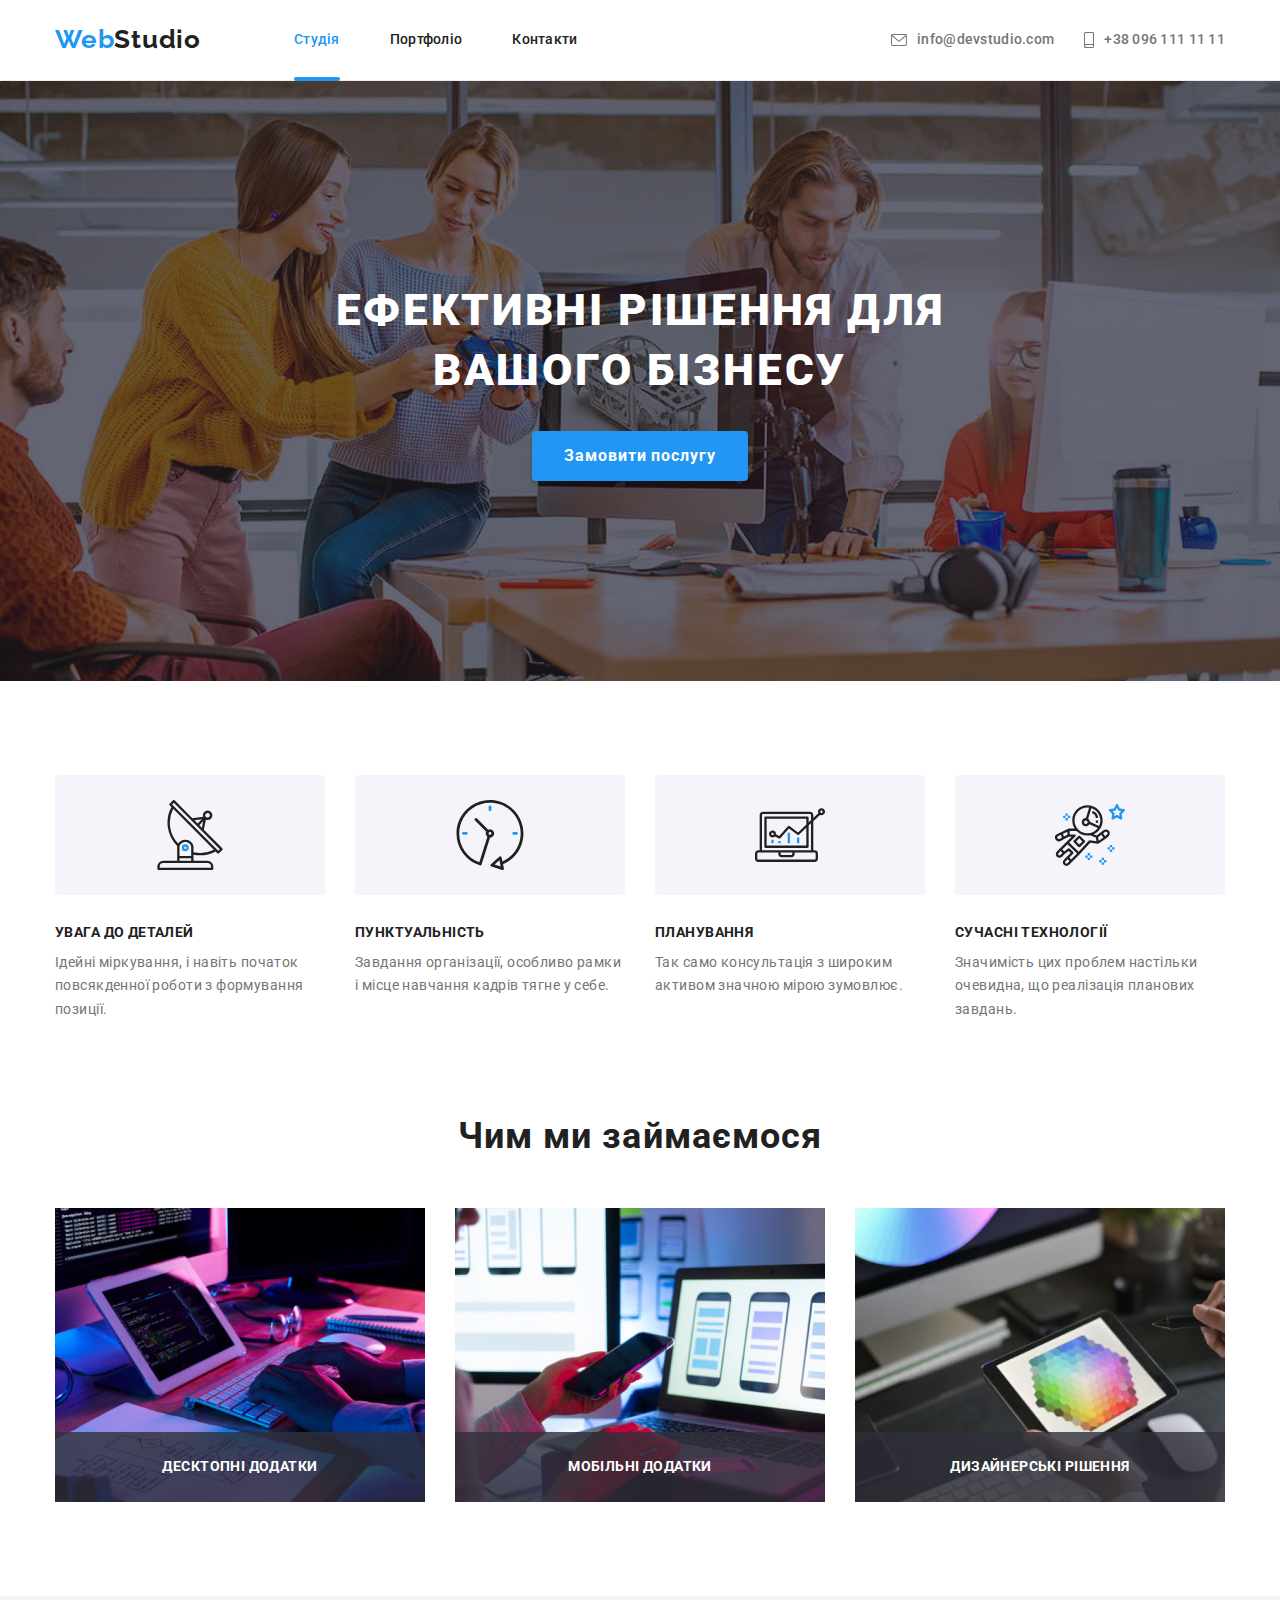
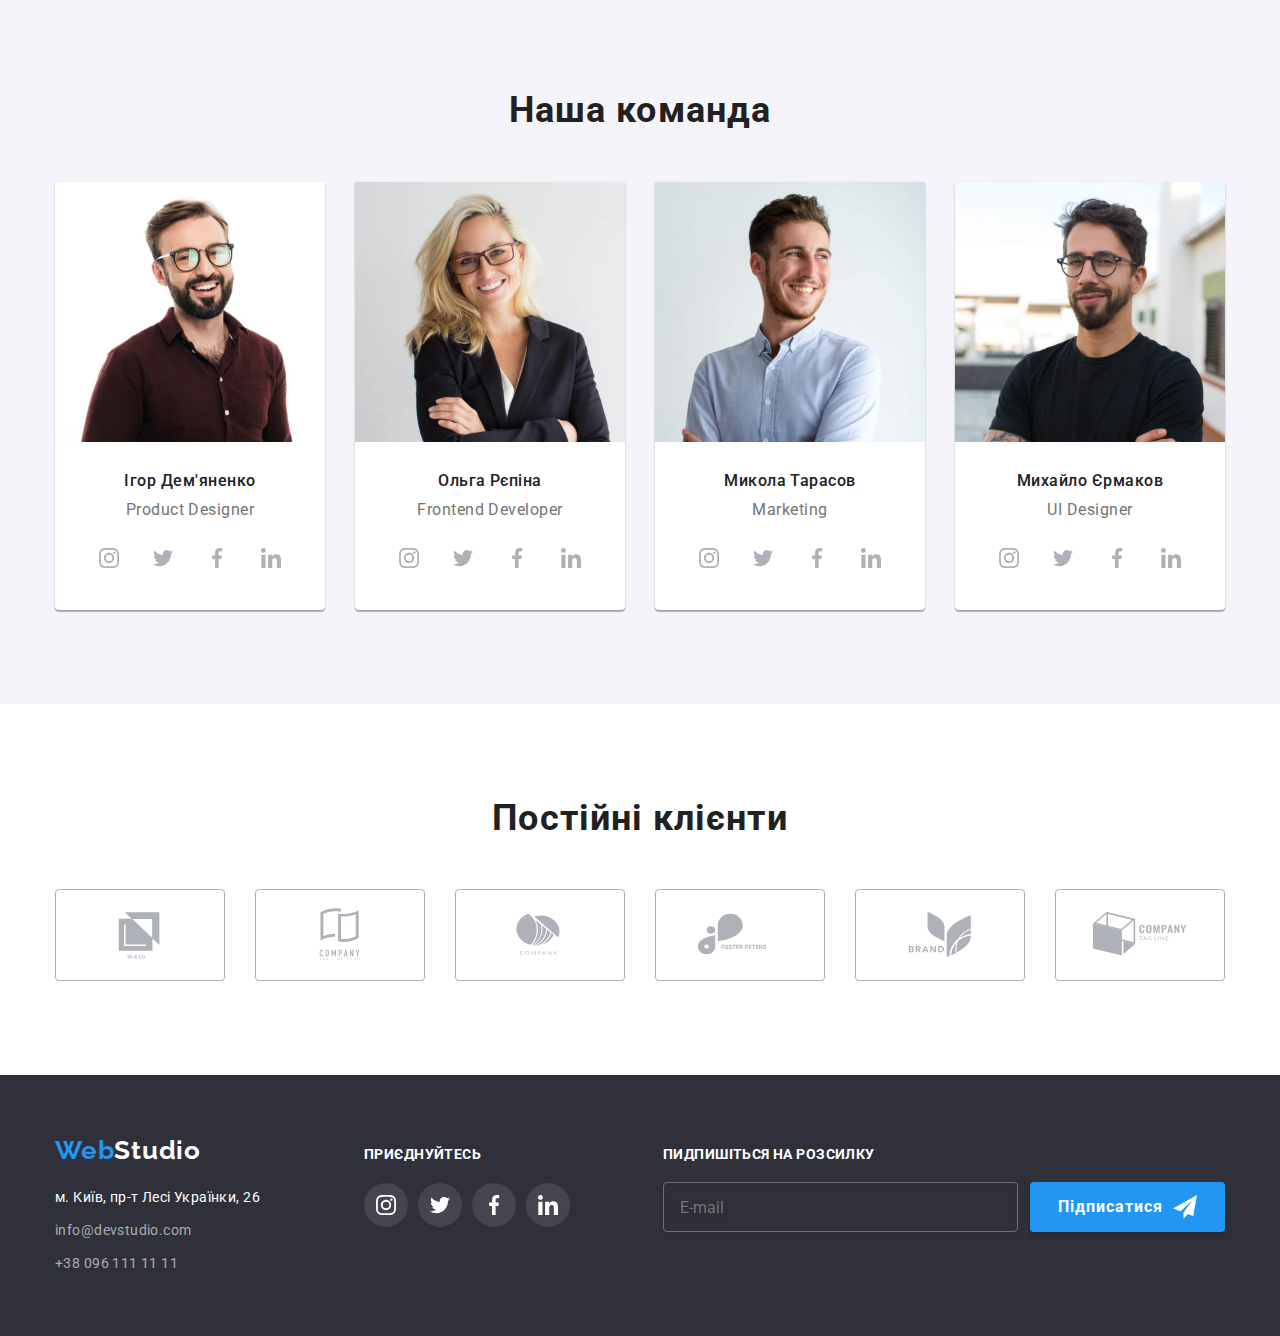
==== index.html @ 277d2b3b "From hw-07" ====
<!DOCTYPE html>
<html lang="uk">
    <head>
        <meta charset="UTF-8" />
        <meta http-equiv="X-UA-Compatible" content="IE=edge" />
        <meta name="viewport" content="width=device-width, initial-scale=1.0" />
        <link rel="preconnect" href="https://fonts.googleapis.com" />
        <link rel="preconnect" href="https://fonts.gstatic.com" crossorigin />
        <link
            href="https://fonts.googleapis.com/css2?family=Raleway:wght@700&family=Roboto:wght@400;500;700;900&display=swap"
            rel="stylesheet"
        />
        <link
            rel="stylesheet"
            href="https://cdnjs.cloudflare.com/ajax/libs/modern-normalize/1.1.0/modern-normalize.css"
            integrity="sha512-Y0MM+V6ymRKN2zStTqzQ227DWhhp4Mzdo6gnlRnuaNCbc+YN/ZH0sBCLTM4M0oSy9c9VKiCvd4Jk44aCLrNS5Q=="
            crossorigin="anonymous"
            referrerpolicy="no-referrer"
        />
        <link href="./css/main.min.css" rel="stylesheet" />
        <title>WebStudio</title>
    </head>
    <body>
        <header class="page-header">
            <div class="container page-header__container flex-container">
                <nav class="navigation page-header__navigation flex-container">
                    <a class="logo navigation__logo" href="./index.html" lang="en">
                        <span class="logo__label" lang="en">Web</span>Studio
                    </a>
                    <ul class="navigation__list flex-container">
                        <li class="navigation__item">
                            <a class="navigation__link navigation__link--active" href="./index.html">Студія</a>
                        </li>
                        <li class="navigation__item">
                            <a class="navigation__link" href="./portfolio.html">Портфоліо</a>
                        </li>
                        <li class="navigation__item">
                            <a class="navigation__link" href="#">Контакти</a>
                        </li>
                    </ul>
                </nav>
                <ul class="contacts page-header__contacts flex-container">
                    <li class="contacts__item">
                        <a class="contacts__link flex-container" href="mailto:info@devstudio.com" aria-label="mail">
                            <svg class="contacts__icon" width="16" height="12">
                                <use href="./images/icons/icons.svg#icon-mail"></use>
                            </svg>
                            info@devstudio.com
                        </a>
                    </li>
                    <li class="contacts__item">
                        <a class="contacts__link flex-container" href="tel:+380961111111" aria-label="phone number">
                            <svg class="contacts__icon" width="10" height="16">
                                <use href="./images/icons/icons.svg#icon-phone"></use>
                            </svg>
                            +38 096 111 11 11
                        </a>
                    </li>
                </ul>
            </div>
        </header>

        <main>
            <section class="order">
                <div class="order__image-wraper">
                    <div class="container order__context--align">
                        <h1 class="order__title">Ефективні рішення для вашого бізнесу</h1>
                        <button class="order__button button button--main" type="button" data-modal-open>Замовити послугу</button>
                    </div>
                </div>
            </section>
            <section class="advantages section">
                <div class="container">
                    <h2 class="hidden">Наші переваги</h2>
                    <ul class="advantages__list flex-container">
                        <li class="advantages__item">
                            <div class="advantages__icon flex-container">
                                <svg class="advantages__icon-element" width="70" height="70">
                                    <use href="./images/icons/icons.svg#icon-antenna"></use>
                                </svg>
                            </div>
                            <h3 class="advantages__title">УВАГА ДО ДЕТАЛЕЙ</h3>
                            <p class="advantages__text">
                                Ідейні міркування, і навіть початок повсякденної роботи з формування позиції.
                            </p>
                        </li>
                        <li class="advantages__item">
                            <div class="advantages__icon flex-container">
                                <svg class="advantages__icon-element" width="70" height="70">
                                    <use href="./images/icons/icons.svg#icon-clock"></use>
                                </svg>
                            </div>
                            <h3 class="advantages__title">ПУНКТУАЛЬНІСТЬ</h3>
                            <p class="advantages__text">
                                Завдання організації, особливо рамки і місце навчання кадрів тягне у себе.
                            </p>
                        </li>
                        <li class="advantages__item">
                            <div class="advantages__icon flex-container">
                                <svg class="advantages__icon-element" width="70" height="70">
                                    <use href="./images/icons/icons.svg#icon-diagram"></use>
                                </svg>
                            </div>
                            <h3 class="advantages__title">ПЛАНУВАННЯ</h3>
                            <p class="advantages__text">
                                Так само консультація з широким активом значною мірою зумовлює.
                            </p>
                        </li>
                        <li class="advantages__item">
                            <div class="advantages__icon flex-container">
                                <svg class="advantages__icon-element" width="70" height="70">
                                    <use href="./images/icons/icons.svg#icon-astronaut"></use>
                                </svg>
                            </div>
                            <h3 class="advantages__title">СУЧАСНІ ТЕХНОЛОГІЇ</h3>
                            <p class="advantages__text">
                                Значимість цих проблем настільки очевидна, що реалізація планових завдань.
                            </p>
                        </li>
                    </ul>
                </div>
            </section>
            <section class="working section">
                <div class="container">
                    <h2 class="working__title">Чим ми займаємося</h2>
                    <ul class="working__list flex-container">
                        <li class="working__item">
                            <div class="working__image-wrapper">
                                <img
                                    class="working__image"
                                    src="./images/what-we-wotk-on/what-we-work-on-1.jpg"
                                    alt="person which typing on keyboard"
                                    width="370"
                                />
                                <div class="working__image-label">
                                    <p class="working__image-title">десктопні додатки</p>
                                </div>
                            </div>
                        </li>
                        <li class="working__item">
                            <div class="working__image-wrapper">
                                <img
                                    class="working__image"
                                    src="./images/what-we-wotk-on/what-we-work-on-2.jpg"
                                    alt="pesron looking at phone and working on laptop"
                                    width="370"
                                />
                                <div class="working__image-label">
                                    <p class="working__image-title">мобільні додатки</p>
                                </div>
                            </div>
                        </li>
                        <li class="working__item">
                            <div class="working__image-wrapper">
                                <img
                                    class="working__image"
                                    src="./images/what-we-wotk-on/what-we-work-on-3.jpg"
                                    alt="peson working on tablet"
                                    width="370"
                                />
                                <div class="working__image-label">
                                    <p class="working__image-title">дизайнерські рішення</p>
                                </div>
                            </div>
                        </li>
                    </ul>
                </div>
            </section>
            <section class="team section">
                <div class="container">
                    <h2 class="team__title">Наша команда</h2>
                    <ul class="team__list flex-container">
                        <li class="team__card">
                            <div class="team__image-wrapper">
                                <img
                                    class="team__image"
                                    src="./images/our-team/igor-demianenko.jpg"
                                    alt="Ігор Дем'яненко"
                                    width="270"
                                    height="260"
                                />
                            </div>

                            <div class="team__info">
                                <h3 class="team__person-name">Ігор Дем'яненко</h3>
                                <p lang="en" class="team__person-position">Product Designer</p>
                                <ul class="social team__social-list flex-container">
                                    <li class="social__item team__social-item">
                                        <a
                                            class="social__link team__social-link flex-container"
                                            href="#"
                                            aria-label="instagram"
                                        >
                                            <svg class="social__icon team__social-icon" width="20" height="20">
                                                <use href="./images/icons/icons.svg#icon-instagram"></use>
                                            </svg>
                                        </a>
                                    </li>
                                    <li class="social__item team__social-item">
                                        <a class="social__link team__social-link flex-container" href="#">
                                            <svg
                                                class="social__icon team__social-icon"
                                                width="20"
                                                height="20"
                                                aria-label="twitter"
                                            >
                                                <use href="./images/icons/icons.svg#icon-twitter"></use>
                                            </svg>
                                        </a>
                                    </li>
                                    <li class="social__item team__social-item">
                                        <a class="social__link team__social-link flex-container" href="#">
                                            <svg
                                                class="social__icon team__social-icon"
                                                width="20"
                                                height="20"
                                                aria-label="facebook"
                                            >
                                                <use href="./images/icons/icons.svg#icon-facebook"></use>
                                            </svg>
                                        </a>
                                    </li>
                                    <li class="social__item team__social-item">
                                        <a class="social__link team__social-link flex-container" href="#">
                                            <svg
                                                class="social__icon team__social-icon"
                                                width="20"
                                                height="20"
                                                aria-label="linkedin"
                                            >
                                                <use href="./images/icons/icons.svg#icon-linkedin"></use>
                                            </svg>
                                        </a>
                                    </li>
                                </ul>
                            </div>
                        </li>
                        <li class="team__card">
                            <div class="team__image-wrapper">
                                <img
                                    class="team__image"
                                    src="./images/our-team/olga-riepyna.jpg"
                                    alt="Ольга Рєпіна"
                                    width="270"
                                    height="260"
                                />
                            </div>
                            <div class="team__info">
                                <h3 class="team__person-name">Ольга Рєпіна</h3>
                                <p lang="en" class="team__person-position">Frontend Developer</p>
                                <ul class="social team__social-list flex-container">
                                    <li class="social__item team__social-item">
                                        <a class="social__link team__social-link flex-container" href="#">
                                            <svg
                                                class="social__icon team__social-icon"
                                                width="20"
                                                height="20"
                                                aria-label="instagram"
                                            >
                                                <use href="./images/icons/icons.svg#icon-instagram"></use>
                                            </svg>
                                        </a>
                                    </li>
                                    <li class="social__item team__social-item">
                                        <a class="social__link team__social-link flex-container" href="#">
                                            <svg
                                                class="social__icon team__social-icon"
                                                width="20"
                                                height="20"
                                                aria-label="twitter"
                                            >
                                                <use href="./images/icons/icons.svg#icon-twitter"></use>
                                            </svg>
                                        </a>
                                    </li>
                                    <li class="social__item team__social-item">
                                        <a class="social__link team__social-link flex-container" href="#">
                                            <svg
                                                class="social__icon team__social-icon"
                                                width="20"
                                                height="20"
                                                aria-label="facebook"
                                            >
                                                <use href="./images/icons/icons.svg#icon-facebook"></use>
                                            </svg>
                                        </a>
                                    </li>
                                    <li class="social__item team__social-item">
                                        <a class="social__link team__social-link flex-container" href="#">
                                            <svg
                                                class="social__icon team__social-icon"
                                                width="20"
                                                height="20"
                                                aria-label="linkedin"
                                            >
                                                <use href="./images/icons/icons.svg#icon-linkedin"></use>
                                            </svg>
                                        </a>
                                    </li>
                                </ul>
                            </div>
                        </li>
                        <li class="team__card">
                            <div class="team__image-wrapper">
                                <img
                                    class="team__image"
                                    src="./images/our-team/mykola-tarasov.jpg"
                                    alt="Микола Тарасов"
                                    width="270"
                                    height="260"
                                />
                            </div>
                            <div class="team__info">
                                <h3 class="team__person-name">Микола Тарасов</h3>
                                <p lang="en" class="team__person-position">Marketing</p>
                                <ul class="social team__social-list flex-container">
                                    <li class="social__item team__social-item">
                                        <a class="social__link team__social-link flex-container" href="#">
                                            <svg
                                                class="social__icon team__social-icon"
                                                width="20"
                                                height="20"
                                                aria-label="instagram"
                                            >
                                                <use href="./images/icons/icons.svg#icon-instagram"></use>
                                            </svg>
                                        </a>
                                    </li>
                                    <li class="social__item team__social-item">
                                        <a class="social__link team__social-link flex-container" href="#">
                                            <svg
                                                class="social__icon team__social-icon"
                                                width="20"
                                                height="20"
                                                aria-label="twitter"
                                            >
                                                <use href="./images/icons/icons.svg#icon-twitter"></use>
                                            </svg>
                                        </a>
                                    </li>
                                    <li class="social__item team__social-item">
                                        <a class="social__link team__social-link flex-container" href="#">
                                            <svg
                                                class="social__icon team__social-icon"
                                                width="20"
                                                height="20"
                                                aria-label="facebook"
                                            >
                                                <use href="./images/icons/icons.svg#icon-facebook"></use>
                                            </svg>
                                        </a>
                                    </li>
                                    <li class="social__item team__social-item">
                                        <a class="social__link team__social-link flex-container" href="#">
                                            <svg
                                                class="social__icon team__social-icon"
                                                width="20"
                                                height="20"
                                                aria-label="linkedin"
                                            >
                                                <use href="./images/icons/icons.svg#icon-linkedin"></use>
                                            </svg>
                                        </a>
                                    </li>
                                </ul>
                            </div>
                        </li>
                        <li class="team__card">
                            <div class="team__image-wrapper">
                                <img
                                    class="team__image"
                                    src="./images/our-team/mykhailo-iermakov.jpg"
                                    alt="Михайло Єрмаков"
                                    width="270"
                                    height="260"
                                />
                            </div>
                            <div class="team__info">
                                <h3 class="team__person-name">Михайло Єрмаков</h3>
                                <p lang="en" class="team__person-position">UI Designer</p>
                                <ul class="social team__social-list flex-container">
                                    <li class="social__item team__social-item">
                                        <a class="social__link team__social-link flex-container" href="#">
                                            <svg
                                                class="social__icon team__social-icon"
                                                width="20"
                                                height="20"
                                                aria-label="instagram"
                                            >
                                                <use href="./images/icons/icons.svg#icon-instagram"></use>
                                            </svg>
                                        </a>
                                    </li>
                                    <li class="social__item team__social-item">
                                        <a class="social__link team__social-link flex-container" href="#">
                                            <svg
                                                class="social__icon team__social-icon"
                                                width="20"
                                                height="20"
                                                aria-label="twitter"
                                            >
                                                <use href="./images/icons/icons.svg#icon-twitter"></use>
                                            </svg>
                                        </a>
                                    </li>
                                    <li class="social__item team__social-item">
                                        <a class="social__link team__social-link flex-container" href="#">
                                            <svg
                                                class="social__icon team__social-icon"
                                                width="20"
                                                height="20"
                                                aria-label="facebook"
                                            >
                                                <use href="./images/icons/icons.svg#icon-facebook"></use>
                                            </svg>
                                        </a>
                                    </li>
                                    <li class="social__item team__social-item">
                                        <a class="social__link team__social-link flex-container" href="#">
                                            <svg
                                                class="social__icon team__social-icon"
                                                width="20"
                                                height="20"
                                                aria-label="linkedin"
                                            >
                                                <use href="./images/icons/icons.svg#icon-linkedin"></use>
                                            </svg>
                                        </a>
                                    </li>
                                </ul>
                            </div>
                        </li>
                    </ul>
                </div>
            </section>
            <section class="client section">
                <div class="container">
                    <h2 class="client__title">Постійні клієнти</h2>
                    <ul class="client__list flex-container">
                        <li class="client__item">
                            <a class="client__link" href="#" aria-label="client 1">
                                <svg class="client__icon" width="106" height="60">
                                    <use href="./images/icons/icons.svg#icon-logo-1"></use>
                                </svg>
                            </a>
                        </li>
                        <li class="client__item">
                            <a class="client__link" href="#" aria-label="client 2">
                                <svg class="client__icon" width="106" height="60">
                                    <use href="./images/icons/icons.svg#icon-logo-2"></use>
                                </svg>
                            </a>
                        </li>
                        <li class="client__item">
                            <a class="client__link" href="#" aria-label="client 3">
                                <svg class="client__icon" width="106" height="60">
                                    <use href="./images/icons/icons.svg#icon-logo-3"></use>
                                </svg>
                            </a>
                        </li>
                        <li class="client__item">
                            <a class="client__link" href="#" aria-label="client 4">
                                <svg class="client__icon" width="106" height="60">
                                    <use href="./images/icons/icons.svg#icon-logo-4"></use>
                                </svg>
                            </a>
                        </li>
                        <li class="client__item">
                            <a class="client__link" href="#" aria-label="client 5">
                                <svg class="client__icon" width="106" height="60">
                                    <use href="./images/icons/icons.svg#icon-logo-5"></use>
                                </svg>
                            </a>
                        </li>
                        <li class="client__item">
                            <a class="client__link" href="#" aria-label="client 6">
                                <svg class="client__icon" width="106" height="60">
                                    <use href="./images/icons/icons.svg#icon-logo-6"></use>
                                </svg>
                            </a>
                        </li>
                    </ul>
                </div>
            </section>
        </main>

        <footer class="page-footer">
            <div class="container page-footer__flex-container flex-container">
                <div class="page-footer__contacts-wrapper">
                    <a class="logo page-footer__logo" href="./index.html" lang="en">
                        <span class="logo__label" lang="en">Web</span>Studio
                    </a>
                    <address class="address page-footer__address">
                        <ul class="address__list">
                            <li class="address__item">
                                <a
                                    class="address__map address__link--font"
                                    href="https://www.google.com/maps/place/Lesi+Ukrainky+Blvd,+26,+Kyiv,+02000/@50.4265841,30.5361971,17z/data=!3m1!4b1!4m5!3m4!1s0x40d4cf0e033ecbe9:0x57a4dffefec77da0!8m2!3d50.4265807!4d30.5383858"
                                    target="_blank"
                                    rel="noopener noreferrer"
                                >
                                    м. Київ, пр-т Лесі Українки, 26
                                </a>
                            </li>
                            <li class="address__item">
                                <a class="address__link address__link--font" href="mailto:info@devstudio.com">
                                    info@devstudio.com
                                </a>
                            </li>
                            <li class="address__item">
                                <a class="address__link address__link--font" href="tel:+380961111111">
                                    +38 096 111 11 11
                                </a>
                            </li>
                        </ul>
                    </address>
                </div>
                <div class="page-footer__social-wrapper">
                    <p class="page-footer__social-title">приєднуйтесь</p>
                    <ul class="social page-footer__social-list flex-container">
                        <li class="social__item page-footer__social-item">
                            <a class="social__link page-footer__social-link flex-container" href="#">
                                <svg
                                    class="social__icon page-footer__social-icon"
                                    width="20"
                                    height="20"
                                    aria-label="instagram"
                                >
                                    <use href="./images/icons/icons.svg#icon-instagram"></use>
                                </svg>
                            </a>
                        </li>
                        <li class="social__item page-footer__social-item">
                            <a class="social__link page-footer__social-link flex-container" href="#">
                                <svg
                                    class="social__icon page-footer__social-icon"
                                    width="20"
                                    height="20"
                                    aria-label="twitter"
                                >
                                    <use href="./images/icons/icons.svg#icon-twitter"></use>
                                </svg>
                            </a>
                        </li>
                        <li class="social__item page-footer__social-item">
                            <a class="social__link page-footer__social-link flex-container" href="#">
                                <svg
                                    class="social__icon page-footer__social-icon"
                                    width="20"
                                    height="20"
                                    aria-label="facebook"
                                >
                                    <use href="./images/icons/icons.svg#icon-facebook"></use>
                                </svg>
                            </a>
                        </li>
                        <li class="social__item page-footer__social-item">
                            <a class="social__link page-footer__social-link flex-container" href="#">
                                <svg
                                    class="social__icon page-footer__social-icon"
                                    width="20"
                                    height="20"
                                    aria-label="linkedin"
                                >
                                    <use href="./images/icons/icons.svg#icon-linkedin"></use>
                                </svg>
                            </a>
                        </li>
                    </ul>
                </div>
                <div class="follow page-footer__follow-wrapper">
                    <p class="follow__title">пидпишіться на розсилку</p>
                    <form class="form follow__form" action="javascript:void(0);">
                        <label class="form__label follow__label">
                            <input
                                class="form__input follow__label-input"
                                type="email"
                                name="follow-email"
                                placeholder="E-mail"
                            />
                        </label>
                        <button class="follow__button button button--main" type="submit">
                            Підписатися
                            <svg class="follow__icon" width="24" height="24" aria-label="send">
                                <use href="./images/icons/icons.svg#icon-send"></use>
                            </svg>
                        </button>
                    </form>
                </div>
            </div>
        </footer>

        <div class="backdrop is-hidden" data-modal>
            <div class="modal">
                <div class="modal__body">
                    <button class="modal__close-button" data-modal-close>
                        <svg class="modal__close-icon" width="18" height="18">
                            <use href="./images/icons/icons.svg#icon-close-button"></use>
                        </svg>
                    </button>

                    <form class="form form__modal" action="javascript:void(0);">
						<p class="form__modal-title">
							Залиште свої дані, ми вам передзвонимо
						</p>
						<label class="form__label form__modal-label">
							<span class="form__modal-text">Ім'я</span>
							<input class="form__input form__modal-input" type="text" name="name" />
							<svg class="form__modal-icon" width="18" height="18">
								<use href="./images/icons/icons.svg#icon-form-person"></use>
							</svg>
						</label>
						<label class="form__label form__modal-label">
							<span class="form__modal-text">Телефон</span>
							<input
								class="form__input form__modal-input"
								type="tel"
								name="phonenumber"
							/>
							<svg class="form__modal-icon" width="18" height="18">
								<use href="./images/icons/icons.svg#icon-form-phone"></use>
							</svg>
						</label>
						<label class="form__label form__modal-label">
							<span class="form__modal-text">Пошта</span>
							<input class="form__input form__modal-input" type="email" name="email" />
							<svg class="form__modal-icon" width="18" height="18">
								<use href="./images/icons/icons.svg#icon-form-email"></use>
							</svg>
						</label>
						<label class="form__label form__modal-label">
							<span class="form__modal-text">Коментар</span>
							<textarea
								class="form__input form__modal-area"
								name="text"
								placeholder="Введіть текст"
							></textarea>
						</label>
						<label class="form__checkbox">
							<input class="form__checkbox-input" type="checkbox" name="check"/>
							<span class="form__check-wrap">
								<svg class="form__check-icon" width="16" height="15">
									<use href="./images/icons/icons.svg#icon-check"></use>
								</svg>
							</span>
							<span class="from__accept-text">Погоджуюся з розсилкою та приймаю</span>
							<a class="form__accept-agreement" href="#">Умови договору</a>
						</label>
						<button class="form__modal-button button button--main" type="submit">Відправити</button>
                    </form>
                </div>
            </div>
        </div>

        <script src="./js/modal.js"></script>
    </body>
</html>
---- css/main.min.css ----
:root{--main-text-color: #212121;--muted-text-color: #757575;--address-link-text-color: #FFFFFF99;--team-filter-icon-color: #F5F4FA;--footer-background-color: #2F303A;--order-image-background-color: #C4C4C4;--order-image-overlay: rgba(47, 48, 58, 0.4);--footer-social-background: rgba(255, 255, 255, 0.1);--backdrop-background-color: rgba(0, 0, 0, 0.2);--working-image-label-background: rgba(47, 48, 58, 0.8);--order-button-active: #188CE8;--accent-color: #2196F3;--accent-color-faded: rgba(33, 150, 243, 0.9);--accent-white-color: #FFFFFF;--card-border: #EEEEEE;--header-border: #ECECEC;--modal-close-border: rgba(0, 0, 0, 0.1);--icon-fill: #AFB1B8;--order-button-box-shadow: rgba(0, 0, 0, 0.15);--general-transition-effect: .25s cubic-bezier(0.4, 0, 0.2, 1);--card-items: 3;--gap-distance: 30px}body{font-family:"Roboto",sans-serif;color:#212121;margin:0}body.is-hidden{overflow-y:hidden}ul,ol,li{list-style:none;padding:0;margin:0}h1,h2,h3,h4,h5,h6,p{margin:0;padding:0}img{display:block;height:auto;max-width:100%}.section{padding:94px 0}.container{max-width:1200px;padding:0 15px;margin:0 auto}.flex-container{display:-webkit-box;display:-ms-flexbox;display:flex}.hidden{position:absolute;white-space:nowrap;width:1px;height:1px;overflow:hidden;border:0;padding:0;clip:rect(0 0 0 0);-webkit-clip-path:inset(50%);clip-path:inset(50%);margin:-1px}::-webkit-scrollbar{width:8px}::-webkit-scrollbar-track{background-color:rgba(0,0,0,0)}::-webkit-scrollbar-thumb{background-color:rgba(0,0,0,.2);border-radius:4px}::-webkit-scrollbar-thumb:hover{background-color:rgba(0,0,0,.5)}.button{font-family:"Roboto";font-size:16px;border:none;border-radius:4px;cursor:pointer}.button--main{font-weight:700;line-height:1.87;letter-spacing:.06em;color:var(--accent-white-color);background-color:var(--accent-color);-webkit-box-shadow:0px 4px 4px var(--order-button-box-shadow);box-shadow:0px 4px 4px var(--order-button-box-shadow);-webkit-transition:background-color var(--general-transition-effect);-o-transition:background-color var(--general-transition-effect);transition:background-color var(--general-transition-effect)}.button--main:focus,.button--main:hover{background-color:var(--order-button-active)}.button--secondary{font-weight:500;line-height:1.62;letter-spacing:.03em;background-color:var(--team-filter-icon-color);-webkit-transition:background-color var(--general-transition-effect),color var(--general-transition-effect);-o-transition:background-color var(--general-transition-effect),color var(--general-transition-effect);transition:background-color var(--general-transition-effect),color var(--general-transition-effect)}.button--secondary:focus,.button--secondary:hover{background-color:var(--accent-color)}.social__icon{fill:currentColor}.social__item:not(:last-child){margin-right:10px}.social__link{-webkit-box-pack:center;-ms-flex-pack:center;justify-content:center;-webkit-box-align:center;-ms-flex-align:center;align-items:center;height:44px;width:44px;border-radius:50%;-webkit-transition:background-color var(--general-transition-effect),color var(--general-transition-effect);-o-transition:background-color var(--general-transition-effect),color var(--general-transition-effect);transition:background-color var(--general-transition-effect),color var(--general-transition-effect)}.social__link:focus,.social__link:hover{background-color:var(--accent-color)}.form{display:-webkit-box;display:-ms-flexbox;display:flex;-webkit-box-align:center;-ms-flex-align:center;align-items:center}.form__label{width:100%}.form__input{width:100%;background:rgba(0,0,0,0);outline:none;border-radius:4px;-webkit-transition:border-color var(--general-transition-effect);-o-transition:border-color var(--general-transition-effect);transition:border-color var(--general-transition-effect)}.form__input:focus{border-color:var(--accent-color)}.page-header{border-bottom:1px solid var(--header-border)}.page-header__container{-webkit-box-align:center;-ms-flex-align:center;align-items:center}.page-header__navigation{-webkit-box-align:center;-ms-flex-align:center;align-items:center}.page-header__contacts{margin-left:auto;margin-right:0}.navigation__logo{color:var(--main-text-color);padding:24px 0 25px 0}.navigation__item:not(:last-child){margin-right:50px}.navigation__link{position:relative;display:inline-block;color:var(--main-text-color);font-weight:500;font-size:14px;line-height:1.14;letter-spacing:.02em;text-decoration:none;padding:32px 0;-webkit-transition:color var(--general-transition-effect);-o-transition:color var(--general-transition-effect);transition:color var(--general-transition-effect)}.navigation__link:focus,.navigation__link:hover{color:var(--accent-color)}.navigation__link:focus::after,.navigation__link:hover::after{left:0;width:100%}.navigation__link::after{position:absolute;content:"";right:0;bottom:-1px;height:4px;width:0%;border-radius:2px;background-color:var(--accent-color);-webkit-transition:width var(--general-transition-effect);-o-transition:width var(--general-transition-effect);transition:width var(--general-transition-effect)}.navigation__link--active{color:var(--accent-color)}.navigation__link--active::after{width:100%}.logo{font-family:"Raleway";font-weight:700;font-size:26px;line-height:1.19;letter-spacing:.03em;text-decoration:none;margin-right:93px}.logo__label{color:var(--accent-color)}.contacts__icon{fill:currentColor;margin-right:10px}.contacts__item:not(:last-child){margin-right:30px}.contacts__link{-webkit-box-align:center;-ms-flex-align:center;align-items:center;color:var(--muted-text-color);font-weight:500;font-size:14px;line-height:1.14;letter-spacing:.02em;text-decoration:none;padding:32px 0;-webkit-transition:color var(--general-transition-effect);-o-transition:color var(--general-transition-effect);transition:color var(--general-transition-effect)}.contacts__link:focus,.contacts__link:hover{color:var(--accent-color)}.order__image-wraper{max-width:1600px;background:-webkit-gradient(linear, left top, left bottom, from(var(--order-image-overlay)), to(var(--order-image-overlay))),url("../images/order/order-background.jpg") no-repeat center/cover,var(--order-image-background-color);background:-o-linear-gradient(var(--order-image-overlay), var(--order-image-overlay)),url("../images/order/order-background.jpg") no-repeat center/cover,var(--order-image-background-color);background:linear-gradient(var(--order-image-overlay), var(--order-image-overlay)),url("../images/order/order-background.jpg") no-repeat center/cover,var(--order-image-background-color);padding:200px 0;margin:0 auto}.order__context--align{text-align:center}.order__title{max-width:696px;font-weight:900;font-size:44px;line-height:1.36;text-align:center;letter-spacing:.06em;text-transform:uppercase;color:var(--accent-white-color);margin:0 auto 30px}.order__button{padding:10px 32px}.advantages__title{font-weight:700;font-size:14px;line-height:1.14;letter-spacing:.03em;text-transform:uppercase;margin-bottom:10px}.advantages__text{font-size:14px;line-height:1.71;letter-spacing:.03em;color:var(--muted-text-color)}.advantages__icon{-webkit-box-pack:center;-ms-flex-pack:center;justify-content:center;-webkit-box-align:center;-ms-flex-align:center;align-items:center;max-width:270px;height:120px;background-color:var(--team-filter-icon-color);border-radius:4px;margin-bottom:30px}.advantages__item{max-width:270px}.advantages__item:not(:last-child){margin-right:30px}.working.section{padding:0 0 94px 0}.working__title{font-weight:700;font-size:36px;line-height:1.16;text-align:center;letter-spacing:.03em;margin-bottom:50px}.working__item:not(:last-child){margin-right:30px}.working__image-wrapper{position:relative}.working__image-label{position:absolute;display:-webkit-box;display:-ms-flexbox;display:flex;-webkit-box-pack:center;-ms-flex-pack:center;justify-content:center;-webkit-box-align:center;-ms-flex-align:center;align-items:center;bottom:0;left:0;background-color:var(--working-image-label-background);max-height:70px;height:100%;width:100%}.working__image-title{font-weight:700;font-size:14px;line-height:1.14;text-align:center;letter-spacing:.03em;text-transform:uppercase;color:var(--accent-white-color)}.working__item:not(:last-child){margin-right:30px}.team{background-color:var(--team-filter-icon-color)}.team__title{font-weight:700;font-size:36px;line-height:1.16;text-align:center;letter-spacing:.03em;margin-bottom:50px}.team__info{padding:30px 0}.team__person-name{font-weight:500;font-size:16px;line-height:1.18;text-align:center;letter-spacing:.03em;margin-bottom:10px}.team__person-position{font-size:16px;line-height:1.18;text-align:center;letter-spacing:.03em;color:var(--muted-text-color);margin-bottom:16px}.team__social-list{-webkit-box-pack:center;-ms-flex-pack:center;justify-content:center}.team__card{background:var(--accent-white-color);-webkit-box-shadow:0px 1px 3px rgba(0,0,0,.12),0px 1px 1px rgba(0,0,0,.14),0px 2px 1px rgba(0,0,0,.2);box-shadow:0px 1px 3px rgba(0,0,0,.12),0px 1px 1px rgba(0,0,0,.14),0px 2px 1px rgba(0,0,0,.2);border-radius:0px 0px 4px 4px}.team__card:not(:last-child){margin-right:30px}.team__social-link{color:var(--icon-fill)}.team__social-link:focus,.team__social-link:hover{color:var(--accent-white-color)}.client__title{font-weight:700;font-size:36px;line-height:1.16;text-align:center;letter-spacing:.03em;margin-bottom:50px}.client__list{-ms-flex-wrap:wrap;flex-wrap:wrap}.client__icon{fill:currentColor}.client__item:not(:last-child){margin-right:30px}.client__link{height:92px;width:170px;border:1px solid var(--icon-fill);border-radius:4px;color:var(--icon-fill);display:-webkit-box;display:-ms-flexbox;display:flex;-webkit-box-pack:center;-ms-flex-pack:center;justify-content:center;-webkit-box-align:center;-ms-flex-align:center;align-items:center;-webkit-transition:border-color var(--general-transition-effect),color var(--general-transition-effect);-o-transition:border-color var(--general-transition-effect),color var(--general-transition-effect);transition:border-color var(--general-transition-effect),color var(--general-transition-effect)}.client__link:focus,.client__link:hover{border-color:var(--accent-color);color:var(--accent-color)}.portfolio__filter{gap:8px;-ms-flex-wrap:wrap;flex-wrap:wrap;-webkit-box-pack:center;-ms-flex-pack:center;justify-content:center;margin-bottom:50px}.portfolio__list{-ms-flex-wrap:wrap;flex-wrap:wrap;gap:var(--gap-distance)}.portfolio__card{-ms-flex-preferred-size:calc((100% - var(--gap-distance)*(var(--card-items) - 1))/var(--card-items));flex-basis:calc((100% - var(--gap-distance)*(var(--card-items) - 1))/var(--card-items))}.filter__button{padding:6px 22px;-webkit-transition:color var(--general-transition-effect),background-color var(--general-transition-effect),-webkit-box-shadow var(--general-transition-effect);transition:color var(--general-transition-effect),background-color var(--general-transition-effect),-webkit-box-shadow var(--general-transition-effect);-o-transition:color var(--general-transition-effect),background-color var(--general-transition-effect),box-shadow var(--general-transition-effect);transition:color var(--general-transition-effect),background-color var(--general-transition-effect),box-shadow var(--general-transition-effect);transition:color var(--general-transition-effect),background-color var(--general-transition-effect),box-shadow var(--general-transition-effect),-webkit-box-shadow var(--general-transition-effect)}.filter__button:focus,.filter__button:hover{color:var(--accent-white-color);-webkit-box-shadow:0px 3px 1px rgba(0,0,0,.1),0px 1px 2px rgba(0,0,0,.08),0px 2px 2px rgba(0,0,0,.12);box-shadow:0px 3px 1px rgba(0,0,0,.1),0px 1px 2px rgba(0,0,0,.08),0px 2px 2px rgba(0,0,0,.12)}.card__image-wrapper{position:relative;overflow:hidden}.card__image-overlay{position:absolute;overflow-y:auto;bottom:0;left:0;width:100%;height:100%;background-color:var(--accent-color-faded);-webkit-transform:translatey(100%);-ms-transform:translatey(100%);transform:translatey(100%);-webkit-transition:-webkit-transform var(--general-transition-effect);transition:-webkit-transform var(--general-transition-effect);-o-transition:transform var(--general-transition-effect);transition:transform var(--general-transition-effect);transition:transform var(--general-transition-effect), -webkit-transform var(--general-transition-effect)}.card__image-text{font-size:18px;line-height:1.55;letter-spacing:.03em;color:var(--accent-white-color);padding:63px 24px}.card__context{padding:20px 24px;border-color:var(--card-border);border-style:solid;border-width:0 1px 1px 1px}.card__name{font-weight:700;font-size:18px;line-height:2;letter-spacing:.06em;margin-bottom:4px;color:var(--main-text-color)}.card__text{font-size:16px;line-height:1.87;letter-spacing:.03em;color:var(--muted-text-color)}.card__link{text-decoration:none;display:inline-block;-webkit-transition:-webkit-box-shadow var(--general-transition-effect);transition:-webkit-box-shadow var(--general-transition-effect);-o-transition:box-shadow var(--general-transition-effect);transition:box-shadow var(--general-transition-effect);transition:box-shadow var(--general-transition-effect), -webkit-box-shadow var(--general-transition-effect)}.card__link:focus,.card__link:hover{-webkit-box-shadow:0px 1px 1px rgba(0,0,0,.12),0px 4px 4px rgba(0,0,0,.06),1px 4px 6px rgba(0,0,0,.16);box-shadow:0px 1px 1px rgba(0,0,0,.12),0px 4px 4px rgba(0,0,0,.06),1px 4px 6px rgba(0,0,0,.16)}.card__link:focus .card__image-overlay,.card__link:hover .card__image-overlay{-webkit-transform:translatey(0%);-ms-transform:translatey(0%);transform:translatey(0%)}.page-footer{padding:60px 0;background-color:var(--footer-background-color)}.page-footer__flex-container{-webkit-box-align:baseline;-ms-flex-align:baseline;align-items:baseline}.page-footer__contacts-wrapper{margin-right:70px}.page-footer__logo{display:inline-block;color:var(--accent-white-color);margin-bottom:20px}.page-footer__social-wrapper{margin-right:93px}.page-footer__social-title{font-weight:700;font-size:14px;line-height:1.14;letter-spacing:.03em;text-transform:uppercase;color:var(--accent-white-color);margin-bottom:20px}.page-footer__social-link{color:var(--accent-white-color);background-color:var(--footer-social-background)}.page-footer__follow-wrapper{width:100%}.address__map{color:var(--accent-white-color)}.address__item:not(:last-child){margin-bottom:9px}.address__link{color:var(--address-link-text-color);text-decoration:none}.address__link--font{font-style:normal;font-size:14px;line-height:1.71;letter-spacing:.03em;text-decoration:none;-webkit-transition:color var(--general-transition-effect);-o-transition:color var(--general-transition-effect);transition:color var(--general-transition-effect)}.address__link--font:focus,.address__link--font:hover{color:var(--accent-color)}.follow__title{font-weight:700;font-size:14px;line-height:16px;letter-spacing:.03em;text-transform:uppercase;color:var(--accent-white-color);margin-bottom:20px}.follow__icon{margin-left:10px;fill:currentColor}.follow__label-input{height:50px;padding:15px 16px;border:1px solid rgba(255,255,255,.3);-webkit-filter:drop-shadow(0px 4px 4px rgba(0, 0, 0, 0.15));filter:drop-shadow(0px 4px 4px rgba(0, 0, 0, 0.15));background-color:rgba(0,0,0,0);color:var(--accent-white-color)}.follow__label-input::-webkit-input-placeholder{font-size:16px;line-height:20px}.follow__label-input::-moz-placeholder{font-size:16px;line-height:20px}.follow__label-input:-ms-input-placeholder{font-size:16px;line-height:20px}.follow__label-input::-ms-input-placeholder{font-size:16px;line-height:20px}.follow__label-input::placeholder{font-size:16px;line-height:20px}.follow__button{display:-webkit-box;display:-ms-flexbox;display:flex;-webkit-box-align:center;-ms-flex-align:center;align-items:center;padding:10px 28px;margin-left:12px}.backdrop{z-index:1;position:fixed;top:0;left:0;width:100%;height:100%;overflow-y:auto;overflow-x:hidden;background-color:var(--backdrop-background-color);opacity:1;visibility:visible;-webkit-transition:opacity var(--general-transition-effect),visibility var(--general-transition-effect);-o-transition:opacity var(--general-transition-effect),visibility var(--general-transition-effect);transition:opacity var(--general-transition-effect),visibility var(--general-transition-effect)}.backdrop.is-hidden{visibility:hidden;opacity:0;pointer-events:none}.modal{min-height:100vh;display:-webkit-box;display:-ms-flexbox;display:flex;-webkit-box-pack:center;-ms-flex-pack:center;justify-content:center;-webkit-box-align:center;-ms-flex-align:center;align-items:center;position:-webkit-sticky;position:sticky;width:100%}.modal__body{position:relative;max-width:528px;width:100%;background-color:var(--accent-white-color);-webkit-box-shadow:0px 1px 3px rgba(0,0,0,.12),0px 1px 1px rgba(0,0,0,.14),0px 2px 1px rgba(0,0,0,.2);box-shadow:0px 1px 3px rgba(0,0,0,.12),0px 1px 1px rgba(0,0,0,.14),0px 2px 1px rgba(0,0,0,.2);border-radius:4px;padding:40px}.modal__close-icon{fill:currentColor}.modal__close-button{position:absolute;right:8px;top:8px;width:30px;height:30px;display:-webkit-box;display:-ms-flexbox;display:flex;-webkit-box-pack:center;-ms-flex-pack:center;justify-content:center;-webkit-box-align:center;-ms-flex-align:center;align-items:center;background-color:rgba(0,0,0,0);border:1px solid var(--modal-close-border);border-radius:50%;cursor:pointer;padding:0;-webkit-transition:color var(--general-transition-effect);-o-transition:color var(--general-transition-effect);transition:color var(--general-transition-effect)}.modal__close-button:focus,.modal__close-button:hover{color:var(--accent-color)}.form__modal{-webkit-box-orient:vertical;-webkit-box-direction:normal;-ms-flex-direction:column;flex-direction:column}.form__modal-title{font-weight:700;font-size:20px;line-height:23px;letter-spacing:.03em;margin-bottom:12px}.form__modal-text{display:inline-block;margin-bottom:4px;font-size:12px;line-height:14px;letter-spacing:.01em;color:var(--muted-text-color)}.form__modal-input{height:40px;border:1px solid rgba(33,33,33,.2);padding:12px 42px}.form__modal-icon{position:absolute;top:50%;left:12px;-webkit-transition:fill var(--general-transition-effect);-o-transition:fill var(--general-transition-effect);transition:fill var(--general-transition-effect)}.form__checkbox{position:relative;display:-webkit-box;display:-ms-flexbox;display:flex;-webkit-box-pack:center;-ms-flex-pack:center;justify-content:center;-webkit-box-align:center;-ms-flex-align:center;align-items:center;font-weight:400;font-size:14px;line-height:1.71;letter-spacing:.03em;color:var(--muted-text-color);margin-bottom:30px}.form__check-wrap{display:-webkit-box;display:-ms-flexbox;display:flex;-webkit-box-align:center;-ms-flex-align:center;align-items:center;border:1px solid var(--main-text-color);width:16px;height:15px;border-radius:3px;margin-right:7px;-webkit-transition:border var(--general-transition-effect);-o-transition:border var(--general-transition-effect);transition:border var(--general-transition-effect)}.form__check-icon{opacity:0;-webkit-transition:opacity var(--general-transition-effect);-o-transition:opacity var(--general-transition-effect);transition:opacity var(--general-transition-effect)}.form__accept-text{margin-right:5px}.form__modal-button{padding:10px 52px}.form__modal-label{position:relative}.form__modal-label:not(:last-child){margin-bottom:10px}.form__modal-label:focus-within .form__modal-icon{fill:var(--accent-color)}.form__modal-area{height:120px;border:1px solid rgba(33,33,33,.2);padding:12px 16px;resize:none}.form__modal-area:focus{border-color:var(--accent-color)}.form__modal-area::-webkit-input-placeholder{color:rgba(117,117,117,.5);font-size:12px;line-height:14px;letter-spacing:.01em}.form__modal-area::-moz-placeholder{color:rgba(117,117,117,.5);font-size:12px;line-height:14px;letter-spacing:.01em}.form__modal-area:-ms-input-placeholder{color:rgba(117,117,117,.5);font-size:12px;line-height:14px;letter-spacing:.01em}.form__modal-area::-ms-input-placeholder{color:rgba(117,117,117,.5);font-size:12px;line-height:14px;letter-spacing:.01em}.form__modal-area::placeholder{color:rgba(117,117,117,.5);font-size:12px;line-height:14px;letter-spacing:.01em}.form__checkbox-input{position:absolute;width:1px;height:1px;margin:-1px;bottom:0;padding:0;clip:rect(0 0 0 0);overflow:hidden}.form__checkbox-input:checked+.form__check-wrap{border:none}.form__checkbox-input:checked+.form__check-wrap .form__check-icon{opacity:1}.form__accept-agreement{color:var(--accent-color);-webkit-transition:color var(--general-transition-effect);-o-transition:color var(--general-transition-effect);transition:color var(--general-transition-effect)}.form__accept-agreement:focus,.form__accept-agreement:hover{color:var(--order-button-active)}/*# sourceMappingURL=main.min.css.map */
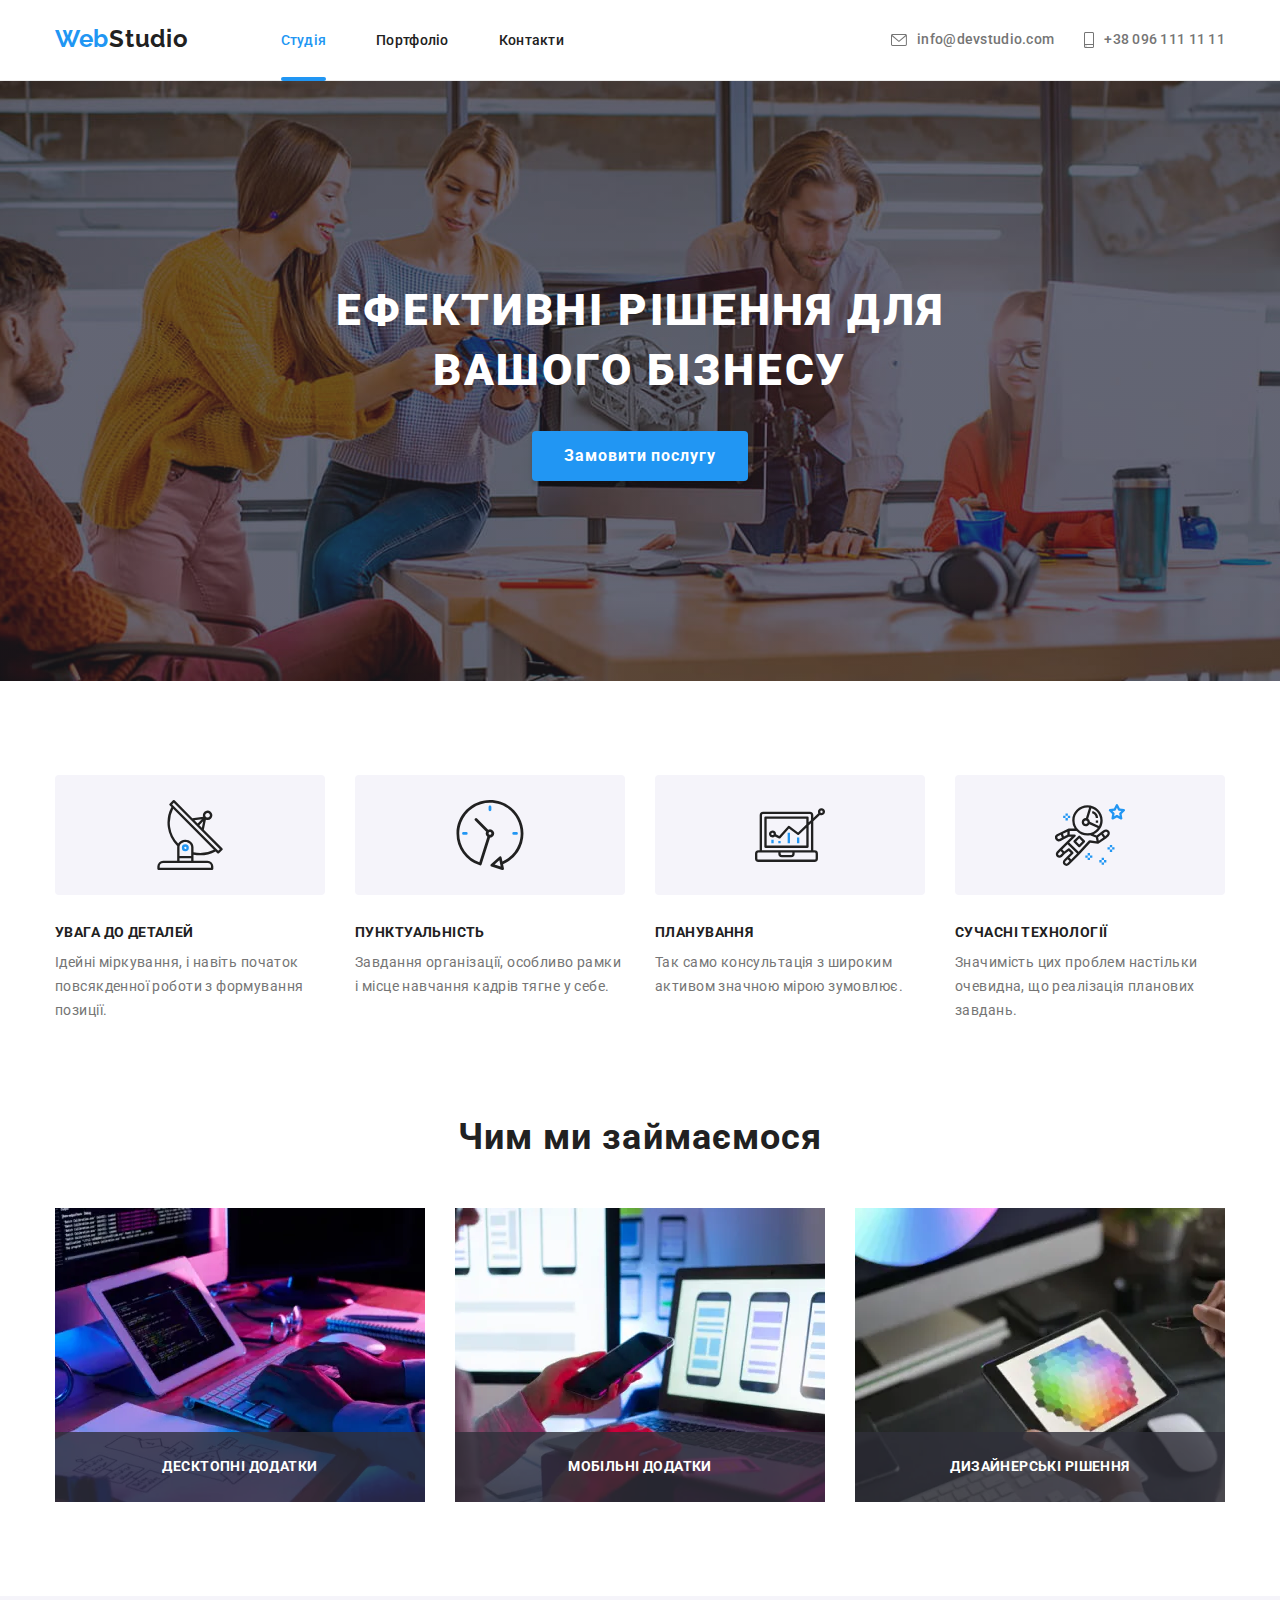
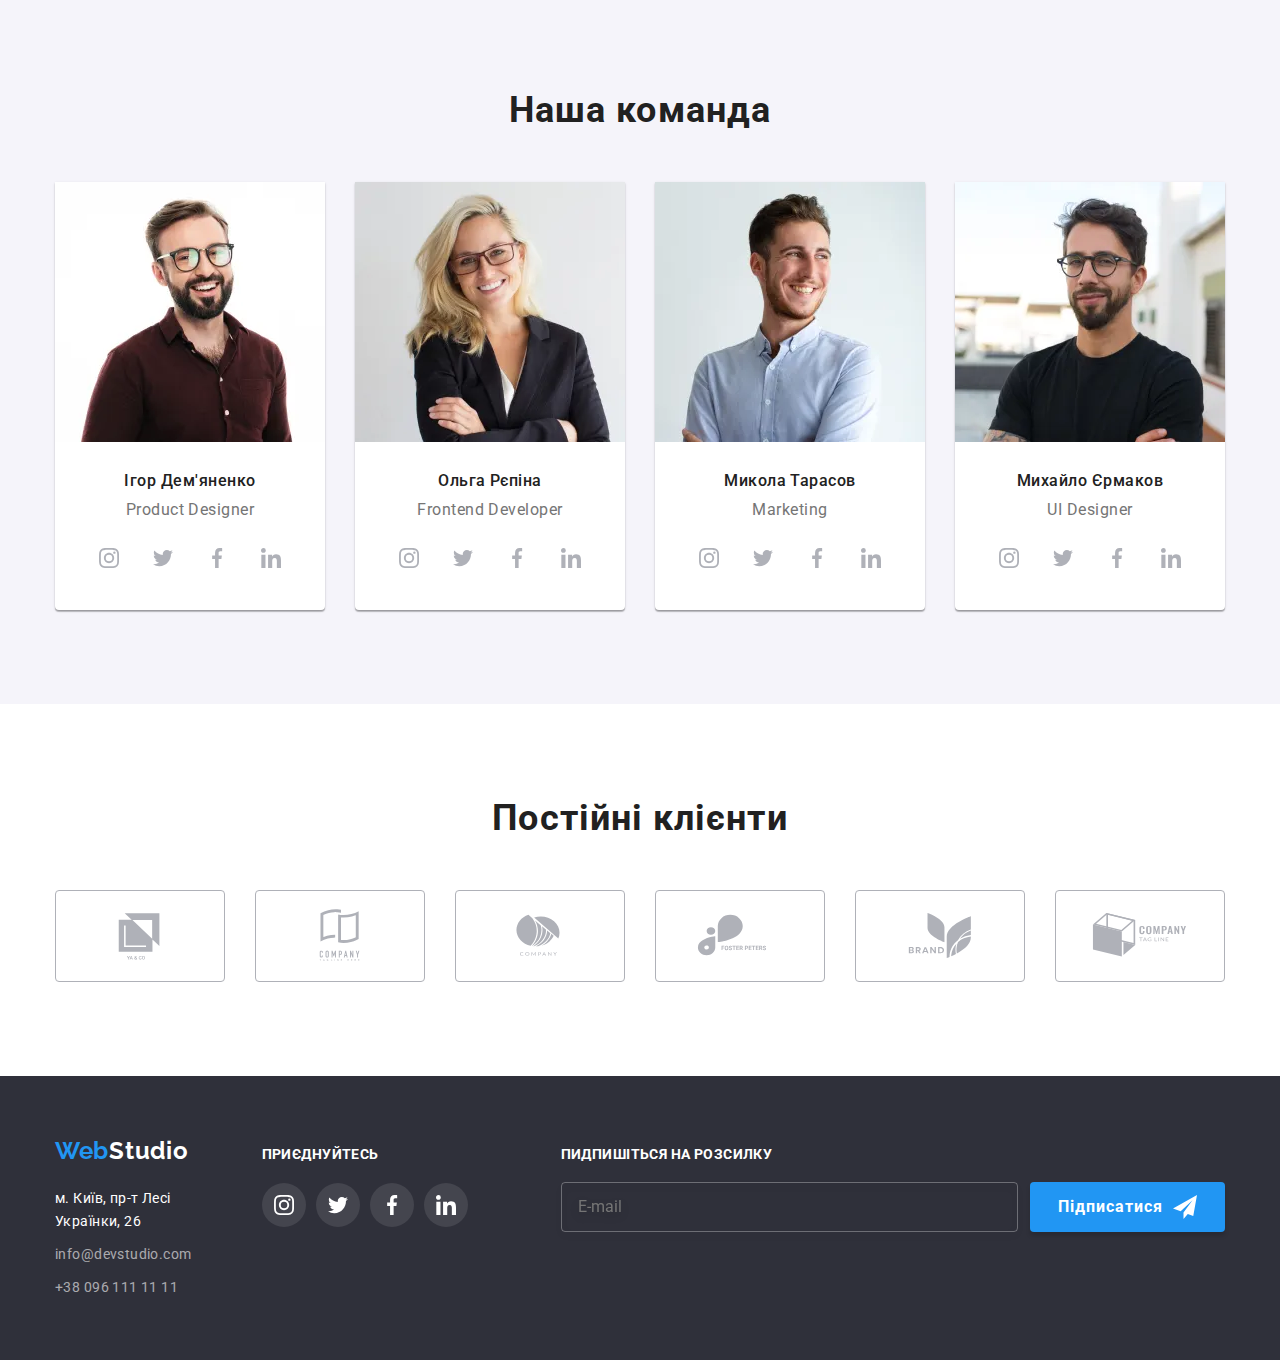
==== commit 2b14609d: "Full hw-08" ====
--- a/index.html
+++ b/index.html
@@ -23,40 +23,75 @@
     <body>
         <header class="page-header">
             <div class="container page-header__container flex-container">
-                <nav class="navigation page-header__navigation flex-container">
-                    <a class="logo navigation__logo" href="./index.html" lang="en">
-                        <span class="logo__label" lang="en">Web</span>Studio
-                    </a>
-                    <ul class="navigation__list flex-container">
-                        <li class="navigation__item">
-                            <a class="navigation__link navigation__link--active" href="./index.html">Студія</a>
-                        </li>
-                        <li class="navigation__item">
-                            <a class="navigation__link" href="./portfolio.html">Портфоліо</a>
-                        </li>
-                        <li class="navigation__item">
-                            <a class="navigation__link" href="#">Контакти</a>
+                <a class="logo page-header__logo" href="./index.html" lang="en">
+                    <span class="logo__label" lang="en">Web</span>Studio
+                </a>
+                <div class="page-header__side-menu is-hide" data-menu>
+                    <nav class="navigation page-header__navigation flex-container">
+                        <ul class="navigation__list flex-container">
+                            <li class="navigation__item">
+                                <a class="navigation__link navigation__link--active" href="./index.html">Студія</a>
+                            </li>
+                            <li class="navigation__item">
+                                <a class="navigation__link" href="./portfolio.html">Портфоліо</a>
+                            </li>
+                            <li class="navigation__item">
+                                <a class="navigation__link" href="#">Контакти</a>
+                            </li>
+                        </ul>
+                    </nav>
+                    <ul class="contacts page-header__contacts flex-container">
+                        <li class="contacts__item">
+                            <a
+                                class="contacts__link mail flex-container"
+                                href="mailto:info@devstudio.com"
+                                aria-label="mail"
+                            >
+                                <svg class="contacts__icon" width="16" height="12">
+                                    <use href="./images/icons/icons.svg#icon-mail"></use>
+                                </svg>
+                                info@devstudio.com
+                            </a>
+                        </li>
+                        <li class="contacts__item">
+                            <a
+                                class="contacts__link number flex-container"
+                                href="tel:+380961111111"
+                                aria-label="phone number"
+                            >
+                                <svg class="contacts__icon" width="10" height="16">
+                                    <use href="./images/icons/icons.svg#icon-phone"></use>
+                                </svg>
+                                +38 096 111 11 11
+                            </a>
                         </li>
                     </ul>
-                </nav>
-                <ul class="contacts page-header__contacts flex-container">
-                    <li class="contacts__item">
-                        <a class="contacts__link flex-container" href="mailto:info@devstudio.com" aria-label="mail">
-                            <svg class="contacts__icon" width="16" height="12">
-                                <use href="./images/icons/icons.svg#icon-mail"></use>
-                            </svg>
-                            info@devstudio.com
-                        </a>
-                    </li>
-                    <li class="contacts__item">
-                        <a class="contacts__link flex-container" href="tel:+380961111111" aria-label="phone number">
-                            <svg class="contacts__icon" width="10" height="16">
-                                <use href="./images/icons/icons.svg#icon-phone"></use>
-                            </svg>
-                            +38 096 111 11 11
-                        </a>
-                    </li>
-                </ul>
+                    <ul class="community page-header__community flex-container">
+                        <li class="community__item">
+                            <a href="#" class="community__link">Instagram</a>
+                        </li>
+                        <li class="community__item">
+                            <a href="#" class="community__link">Twitter</a>
+                        </li>
+                        <li class="community__item">
+                            <a href="#" class="community__link">Facebook</a>
+                        </li>
+                        <li class="community__item">
+                            <a href="#" class="community__link">LinkedIn</a>
+                        </li>
+                    </ul>
+                    <button class="page-header__close-menu button" type="button" data-menu-close>
+                        <svg class="page-header__menu-icon" width="40" height="40">
+                            <use href="./images/icons/icons.svg#icon-close-menu"></use>
+                        </svg>
+                    </button>
+                </div>
+
+                <button class="page-header__burger-menu button" type="button" data-menu-open>
+                    <svg class="page-header__menu-icon" width="40" height="40">
+                        <use href="./images/icons/icons.svg#icon-burger-menu"></use>
+                    </svg>
+                </button>
             </div>
         </header>
 
@@ -65,7 +100,9 @@
                 <div class="order__image-wraper">
                     <div class="container order__context--align">
                         <h1 class="order__title">Ефективні рішення для вашого бізнесу</h1>
-                        <button class="order__button button button--main" type="button" data-modal-open>Замовити послугу</button>
+                        <button class="order__button button button--main" type="button" data-modal-open>
+                            Замовити послугу
+                        </button>
                     </div>
                 </div>
             </section>
@@ -126,12 +163,21 @@
                     <ul class="working__list flex-container">
                         <li class="working__item">
                             <div class="working__image-wrapper">
-                                <img
-                                    class="working__image"
-                                    src="./images/what-we-wotk-on/what-we-work-on-1.jpg"
-                                    alt="person which typing on keyboard"
-                                    width="370"
-                                />
+								<picture>
+                                    <source
+                                        srcset="
+                                            ./images/what-we-work-on/what-we-work-on-1-1200.webp    1x,
+                                            ./images/what-we-work-on/what-we-work-on-1-1200@2x.webp 2x
+                                        "
+                                        type="image/webp"
+                                        media="(min-width: 1200px)"
+                                    />
+                                    <img
+                                        src="./images/what-we-work-on/what-we-work-on-1-1200.jpg    1x,
+                                            ./images/what-we-work-on/what-we-work-on-1-1200@2x.jpg 2x"
+                                        alt="person which typing on keyboard"
+                                    />
+                                </picture>
                                 <div class="working__image-label">
                                     <p class="working__image-title">десктопні додатки</p>
                                 </div>
@@ -139,12 +185,21 @@
                         </li>
                         <li class="working__item">
                             <div class="working__image-wrapper">
-                                <img
-                                    class="working__image"
-                                    src="./images/what-we-wotk-on/what-we-work-on-2.jpg"
-                                    alt="pesron looking at phone and working on laptop"
-                                    width="370"
-                                />
+								<picture>
+                                    <source
+                                        srcset="
+                                            ./images/what-we-work-on/what-we-work-on-2-1200.webp    1x,
+                                            ./images/what-we-work-on/what-we-work-on-2-1200@2x.webp 2x
+                                        "
+                                        type="image/webp"
+                                        media="(min-width: 1200px)"
+                                    />
+                                    <img
+                                        src="./images/what-we-work-on/what-we-work-on-2-1200.jpg    1x,
+                                            ./images/what-we-work-on/what-we-work-on-2-1200@2x.jpg 2x"
+                                        alt="pesron looking at phone and working on laptop"
+                                    />
+                                </picture>
                                 <div class="working__image-label">
                                     <p class="working__image-title">мобільні додатки</p>
                                 </div>
@@ -152,12 +207,21 @@
                         </li>
                         <li class="working__item">
                             <div class="working__image-wrapper">
-                                <img
-                                    class="working__image"
-                                    src="./images/what-we-wotk-on/what-we-work-on-3.jpg"
-                                    alt="peson working on tablet"
-                                    width="370"
-                                />
+								<picture>
+                                    <source
+                                        srcset="
+                                            ./images/what-we-work-on/what-we-work-on-3-1200.webp    1x,
+                                            ./images/what-we-work-on/what-we-work-on-3-1200@2x.webp 2x
+                                        "
+                                        type="image/webp"
+                                        media="(min-width: 1200px)"
+                                    />
+                                    <img
+                                        src="./images/what-we-work-on/what-we-work-on-3-1200.jpg    1x,
+                                            ./images/what-we-work-on/what-we-work-on-3-1200@2x.jpg 2x"
+                                        alt="peson working on tablet"
+                                    />
+                                </picture>
                                 <div class="working__image-label">
                                     <p class="working__image-title">дизайнерські рішення</p>
                                 </div>
@@ -172,15 +236,41 @@
                     <ul class="team__list flex-container">
                         <li class="team__card">
                             <div class="team__image-wrapper">
-                                <img
-                                    class="team__image"
-                                    src="./images/our-team/igor-demianenko.jpg"
-                                    alt="Ігор Дем'яненко"
-                                    width="270"
-                                    height="260"
-                                />
-                            </div>
-
+                                <picture>
+                                    <source
+                                        srcset="
+                                            ./images\our-team\igor-demyanenko-480.webp    1x,
+                                            ./images\our-team\igor-demyanenko-480@2x.webp 2x
+                                        "
+                                        type="image/webp"
+                                        media="(max-width: 767px)"
+                                    />
+
+                                    <source
+                                        srcset="
+                                            ./images\our-team\igor-demyanenko-1200.webp    1x,
+                                            ./images\our-team\igor-demyanenko-1200@2x.webp 2x
+                                        "
+                                        type="image/webp"
+                                        media="(min-width: 1200px)"
+                                    />
+
+                                    <source
+                                        srcset="
+                                            ./images\our-team\igor-demyanenko-768.webp    1x,
+                                            ./images\our-team\igor-demyanenko-768@2x.webp 2x
+                                        "
+                                        type="image/webp"
+                                        media="(min-width: 768px)"
+                                    />
+
+                                    <img
+                                        src="./images\our-team\igor-demyanenko-1200.jpg    1x,
+                                            ./images\our-team\igor-demyanenko-1200@2x.jpg 2x"
+                                        alt="Ігор Дем'яненко"
+                                    />
+                                </picture>
+                            </div>
                             <div class="team__info">
                                 <h3 class="team__person-name">Ігор Дем'яненко</h3>
                                 <p lang="en" class="team__person-position">Product Designer</p>
@@ -237,13 +327,40 @@
                         </li>
                         <li class="team__card">
                             <div class="team__image-wrapper">
-                                <img
-                                    class="team__image"
-                                    src="./images/our-team/olga-riepyna.jpg"
-                                    alt="Ольга Рєпіна"
-                                    width="270"
-                                    height="260"
-                                />
+                                <picture>
+                                    <source
+                                        srcset="
+                                            ./images\our-team\olga-repyna-480.webp    1x,
+                                            ./images\our-team\olga-repyna-480@2x.webp 2x
+                                        "
+                                        type="image/webp"
+                                        media="(max-width: 767px)"
+                                    />
+
+                                    <source
+                                        srcset="
+                                            ./images\our-team\olga-repyna-1200.webp    1x,
+                                            ./images\our-team\olga-repyna-1200@2x.webp 2x
+                                        "
+                                        type="image/webp"
+                                        media="(min-width: 1200px)"
+                                    />
+
+                                    <source
+                                        srcset="
+                                            ./images\our-team\olga-repyna-768.webp    1x,
+                                            ./images\our-team\olga-repyna-768@2x.webp 2x
+                                        "
+                                        type="image/webp"
+                                        media="(min-width: 768px)"
+                                    />
+
+                                    <img
+                                        src="./images\our-team\olga-repyna-1200.jpg    1x,
+                                            ./images\our-team\olga-repyna-1200@2x.jpg 2x"
+                                        alt="Ігор Дем'яненко"
+                                    />
+                                </picture>
                             </div>
                             <div class="team__info">
                                 <h3 class="team__person-name">Ольга Рєпіна</h3>
@@ -302,13 +419,40 @@
                         </li>
                         <li class="team__card">
                             <div class="team__image-wrapper">
-                                <img
-                                    class="team__image"
-                                    src="./images/our-team/mykola-tarasov.jpg"
-                                    alt="Микола Тарасов"
-                                    width="270"
-                                    height="260"
-                                />
+                                <picture>
+                                    <source
+                                        srcset="
+                                            ./images\our-team\mykola-tarasov-480.webp    1x,
+                                            ./images\our-team\mykola-tarasov-480@2x.webp 2x
+                                        "
+                                        type="image/webp"
+                                        media="(max-width: 767px)"
+                                    />
+
+                                    <source
+                                        srcset="
+                                            ./images\our-team\mykola-tarasov-1200.webp    1x,
+                                            ./images\our-team\mykola-tarasov-1200@2x.webp 2x
+                                        "
+                                        type="image/webp"
+                                        media="(min-width: 1200px)"
+                                    />
+
+                                    <source
+                                        srcset="
+                                            ./images\our-team\mykola-tarasov-768.webp   1x,
+                                            ./images\our-team\mykola-tarasov-768@2x.jpg 2x
+                                        "
+                                        type="image/webp"
+                                        media="(min-width: 768px)"
+                                    />
+
+                                    <img
+                                        src="./images\our-team\mykola-tarasov-1200.jpg    1x,
+                                            ./images\our-team\mykola-tarasov-1200@2x.jpg 2x"
+                                        alt="Ігор Дем'яненко"
+                                    />
+                                </picture>
                             </div>
                             <div class="team__info">
                                 <h3 class="team__person-name">Микола Тарасов</h3>
@@ -367,13 +511,40 @@
                         </li>
                         <li class="team__card">
                             <div class="team__image-wrapper">
-                                <img
-                                    class="team__image"
-                                    src="./images/our-team/mykhailo-iermakov.jpg"
-                                    alt="Михайло Єрмаков"
-                                    width="270"
-                                    height="260"
-                                />
+                                <picture>
+                                    <source
+                                        srcset="
+                                            ./images\our-team\mikhaylo-yermakov-480.webp    1x,
+                                            ./images\our-team\mikhaylo-yermakov-480@2x.webp 2x
+                                        "
+                                        type="image/webp"
+                                        media="(max-width: 767px)"
+                                    />
+
+                                    <source
+                                        srcset="
+                                            ./images\our-team\mikhaylo-yermakov-1200.webp    1x,
+                                            ./images\our-team\mikhaylo-yermakov-1200@2x.webp 2x
+                                        "
+                                        type="image/webp"
+                                        media="(min-width: 1200px)"
+                                    />
+
+                                    <source
+                                        srcset="
+                                            ./images\our-team\mikhaylo-yermakov-768.webp    1x,
+                                            ./images\our-team\mikhaylo-yermakov-768@2x.webp 2x
+                                        "
+                                        type="image/webp"
+                                        media="(min-width: 768px)"
+                                    />
+
+                                    <img
+                                        src="./images\our-team\mikhaylo-yermakov-1200.jpg    1x,
+                                            ./images\our-team\mikhaylo-yermakov-1200@2x.jpg 2x"
+                                        alt="Ігор Дем'яненко"
+                                    />
+                                </picture>
                             </div>
                             <div class="team__info">
                                 <h3 class="team__person-name">Михайло Єрмаков</h3>
@@ -600,58 +771,53 @@
                     </button>
 
                     <form class="form form__modal" action="javascript:void(0);">
-						<p class="form__modal-title">
-							Залиште свої дані, ми вам передзвонимо
-						</p>
-						<label class="form__label form__modal-label">
-							<span class="form__modal-text">Ім'я</span>
-							<input class="form__input form__modal-input" type="text" name="name" />
-							<svg class="form__modal-icon" width="18" height="18">
-								<use href="./images/icons/icons.svg#icon-form-person"></use>
-							</svg>
-						</label>
-						<label class="form__label form__modal-label">
-							<span class="form__modal-text">Телефон</span>
-							<input
-								class="form__input form__modal-input"
-								type="tel"
-								name="phonenumber"
-							/>
-							<svg class="form__modal-icon" width="18" height="18">
-								<use href="./images/icons/icons.svg#icon-form-phone"></use>
-							</svg>
-						</label>
-						<label class="form__label form__modal-label">
-							<span class="form__modal-text">Пошта</span>
-							<input class="form__input form__modal-input" type="email" name="email" />
-							<svg class="form__modal-icon" width="18" height="18">
-								<use href="./images/icons/icons.svg#icon-form-email"></use>
-							</svg>
-						</label>
-						<label class="form__label form__modal-label">
-							<span class="form__modal-text">Коментар</span>
-							<textarea
-								class="form__input form__modal-area"
-								name="text"
-								placeholder="Введіть текст"
-							></textarea>
-						</label>
-						<label class="form__checkbox">
-							<input class="form__checkbox-input" type="checkbox" name="check"/>
-							<span class="form__check-wrap">
-								<svg class="form__check-icon" width="16" height="15">
-									<use href="./images/icons/icons.svg#icon-check"></use>
-								</svg>
-							</span>
-							<span class="from__accept-text">Погоджуюся з розсилкою та приймаю</span>
-							<a class="form__accept-agreement" href="#">Умови договору</a>
-						</label>
-						<button class="form__modal-button button button--main" type="submit">Відправити</button>
+                        <p class="form__modal-title">Залиште свої дані, ми вам передзвонимо</p>
+                        <label class="form__label form__modal-label">
+                            <span class="form__modal-text">Ім'я</span>
+                            <input class="form__input form__modal-input" type="text" name="name" />
+                            <svg class="form__modal-icon" width="18" height="18">
+                                <use href="./images/icons/icons.svg#icon-form-person"></use>
+                            </svg>
+                        </label>
+                        <label class="form__label form__modal-label">
+                            <span class="form__modal-text">Телефон</span>
+                            <input class="form__input form__modal-input" type="tel" name="phonenumber" />
+                            <svg class="form__modal-icon" width="18" height="18">
+                                <use href="./images/icons/icons.svg#icon-form-phone"></use>
+                            </svg>
+                        </label>
+                        <label class="form__label form__modal-label">
+                            <span class="form__modal-text">Пошта</span>
+                            <input class="form__input form__modal-input" type="email" name="email" />
+                            <svg class="form__modal-icon" width="18" height="18">
+                                <use href="./images/icons/icons.svg#icon-form-email"></use>
+                            </svg>
+                        </label>
+                        <label class="form__label form__modal-label">
+                            <span class="form__modal-text">Коментар</span>
+                            <textarea
+                                class="form__input form__modal-area"
+                                name="text"
+                                placeholder="Введіть текст"
+                            ></textarea>
+                        </label>
+                        <label class="form__checkbox">
+                            <input class="form__checkbox-input" type="checkbox" name="check" />
+                            <span class="form__check-wrap">
+                                <svg class="form__check-icon" width="16" height="15">
+                                    <use href="./images/icons/icons.svg#icon-check"></use>
+                                </svg>
+                            </span>
+                            <span class="from__accept-text">Погоджуюся з розсилкою та приймаю</span>
+                            <a class="form__accept-agreement" href="#">Умови договору</a>
+                        </label>
+                        <button class="form__modal-button button button--main" type="submit">Відправити</button>
                     </form>
                 </div>
             </div>
         </div>
 
+        <script src="./js/mobile-menu.js"></script>
         <script src="./js/modal.js"></script>
     </body>
 </html>
--- a/css/main.min.css
+++ b/css/main.min.css
@@ -1 +1 @@
-:root{--main-text-color: #212121;--muted-text-color: #757575;--address-link-text-color: #FFFFFF99;--team-filter-icon-color: #F5F4FA;--footer-background-color: #2F303A;--order-image-background-color: #C4C4C4;--order-image-overlay: rgba(47, 48, 58, 0.4);--footer-social-background: rgba(255, 255, 255, 0.1);--backdrop-background-color: rgba(0, 0, 0, 0.2);--working-image-label-background: rgba(47, 48, 58, 0.8);--order-button-active: #188CE8;--accent-color: #2196F3;--accent-color-faded: rgba(33, 150, 243, 0.9);--accent-white-color: #FFFFFF;--card-border: #EEEEEE;--header-border: #ECECEC;--modal-close-border: rgba(0, 0, 0, 0.1);--icon-fill: #AFB1B8;--order-button-box-shadow: rgba(0, 0, 0, 0.15);--general-transition-effect: .25s cubic-bezier(0.4, 0, 0.2, 1);--card-items: 3;--gap-distance: 30px}body{font-family:"Roboto",sans-serif;color:#212121;margin:0}body.is-hidden{overflow-y:hidden}ul,ol,li{list-style:none;padding:0;margin:0}h1,h2,h3,h4,h5,h6,p{margin:0;padding:0}img{display:block;height:auto;max-width:100%}.section{padding:94px 0}.container{max-width:1200px;padding:0 15px;margin:0 auto}.flex-container{display:-webkit-box;display:-ms-flexbox;display:flex}.hidden{position:absolute;white-space:nowrap;width:1px;height:1px;overflow:hidden;border:0;padding:0;clip:rect(0 0 0 0);-webkit-clip-path:inset(50%);clip-path:inset(50%);margin:-1px}::-webkit-scrollbar{width:8px}::-webkit-scrollbar-track{background-color:rgba(0,0,0,0)}::-webkit-scrollbar-thumb{background-color:rgba(0,0,0,.2);border-radius:4px}::-webkit-scrollbar-thumb:hover{background-color:rgba(0,0,0,.5)}.button{font-family:"Roboto";font-size:16px;border:none;border-radius:4px;cursor:pointer}.button--main{font-weight:700;line-height:1.87;letter-spacing:.06em;color:var(--accent-white-color);background-color:var(--accent-color);-webkit-box-shadow:0px 4px 4px var(--order-button-box-shadow);box-shadow:0px 4px 4px var(--order-button-box-shadow);-webkit-transition:background-color var(--general-transition-effect);-o-transition:background-color var(--general-transition-effect);transition:background-color var(--general-transition-effect)}.button--main:focus,.button--main:hover{background-color:var(--order-button-active)}.button--secondary{font-weight:500;line-height:1.62;letter-spacing:.03em;background-color:var(--team-filter-icon-color);-webkit-transition:background-color var(--general-transition-effect),color var(--general-transition-effect);-o-transition:background-color var(--general-transition-effect),color var(--general-transition-effect);transition:background-color var(--general-transition-effect),color var(--general-transition-effect)}.button--secondary:focus,.button--secondary:hover{background-color:var(--accent-color)}.social__icon{fill:currentColor}.social__item:not(:last-child){margin-right:10px}.social__link{-webkit-box-pack:center;-ms-flex-pack:center;justify-content:center;-webkit-box-align:center;-ms-flex-align:center;align-items:center;height:44px;width:44px;border-radius:50%;-webkit-transition:background-color var(--general-transition-effect),color var(--general-transition-effect);-o-transition:background-color var(--general-transition-effect),color var(--general-transition-effect);transition:background-color var(--general-transition-effect),color var(--general-transition-effect)}.social__link:focus,.social__link:hover{background-color:var(--accent-color)}.form{display:-webkit-box;display:-ms-flexbox;display:flex;-webkit-box-align:center;-ms-flex-align:center;align-items:center}.form__label{width:100%}.form__input{width:100%;background:rgba(0,0,0,0);outline:none;border-radius:4px;-webkit-transition:border-color var(--general-transition-effect);-o-transition:border-color var(--general-transition-effect);transition:border-color var(--general-transition-effect)}.form__input:focus{border-color:var(--accent-color)}.page-header{border-bottom:1px solid var(--header-border)}.page-header__container{-webkit-box-align:center;-ms-flex-align:center;align-items:center}.page-header__navigation{-webkit-box-align:center;-ms-flex-align:center;align-items:center}.page-header__contacts{margin-left:auto;margin-right:0}.navigation__logo{color:var(--main-text-color);padding:24px 0 25px 0}.navigation__item:not(:last-child){margin-right:50px}.navigation__link{position:relative;display:inline-block;color:var(--main-text-color);font-weight:500;font-size:14px;line-height:1.14;letter-spacing:.02em;text-decoration:none;padding:32px 0;-webkit-transition:color var(--general-transition-effect);-o-transition:color var(--general-transition-effect);transition:color var(--general-transition-effect)}.navigation__link:focus,.navigation__link:hover{color:var(--accent-color)}.navigation__link:focus::after,.navigation__link:hover::after{left:0;width:100%}.navigation__link::after{position:absolute;content:"";right:0;bottom:-1px;height:4px;width:0%;border-radius:2px;background-color:var(--accent-color);-webkit-transition:width var(--general-transition-effect);-o-transition:width var(--general-transition-effect);transition:width var(--general-transition-effect)}.navigation__link--active{color:var(--accent-color)}.navigation__link--active::after{width:100%}.logo{font-family:"Raleway";font-weight:700;font-size:26px;line-height:1.19;letter-spacing:.03em;text-decoration:none;margin-right:93px}.logo__label{color:var(--accent-color)}.contacts__icon{fill:currentColor;margin-right:10px}.contacts__item:not(:last-child){margin-right:30px}.contacts__link{-webkit-box-align:center;-ms-flex-align:center;align-items:center;color:var(--muted-text-color);font-weight:500;font-size:14px;line-height:1.14;letter-spacing:.02em;text-decoration:none;padding:32px 0;-webkit-transition:color var(--general-transition-effect);-o-transition:color var(--general-transition-effect);transition:color var(--general-transition-effect)}.contacts__link:focus,.contacts__link:hover{color:var(--accent-color)}.order__image-wraper{max-width:1600px;background:-webkit-gradient(linear, left top, left bottom, from(var(--order-image-overlay)), to(var(--order-image-overlay))),url("../images/order/order-background.jpg") no-repeat center/cover,var(--order-image-background-color);background:-o-linear-gradient(var(--order-image-overlay), var(--order-image-overlay)),url("../images/order/order-background.jpg") no-repeat center/cover,var(--order-image-background-color);background:linear-gradient(var(--order-image-overlay), var(--order-image-overlay)),url("../images/order/order-background.jpg") no-repeat center/cover,var(--order-image-background-color);padding:200px 0;margin:0 auto}.order__context--align{text-align:center}.order__title{max-width:696px;font-weight:900;font-size:44px;line-height:1.36;text-align:center;letter-spacing:.06em;text-transform:uppercase;color:var(--accent-white-color);margin:0 auto 30px}.order__button{padding:10px 32px}.advantages__title{font-weight:700;font-size:14px;line-height:1.14;letter-spacing:.03em;text-transform:uppercase;margin-bottom:10px}.advantages__text{font-size:14px;line-height:1.71;letter-spacing:.03em;color:var(--muted-text-color)}.advantages__icon{-webkit-box-pack:center;-ms-flex-pack:center;justify-content:center;-webkit-box-align:center;-ms-flex-align:center;align-items:center;max-width:270px;height:120px;background-color:var(--team-filter-icon-color);border-radius:4px;margin-bottom:30px}.advantages__item{max-width:270px}.advantages__item:not(:last-child){margin-right:30px}.working.section{padding:0 0 94px 0}.working__title{font-weight:700;font-size:36px;line-height:1.16;text-align:center;letter-spacing:.03em;margin-bottom:50px}.working__item:not(:last-child){margin-right:30px}.working__image-wrapper{position:relative}.working__image-label{position:absolute;display:-webkit-box;display:-ms-flexbox;display:flex;-webkit-box-pack:center;-ms-flex-pack:center;justify-content:center;-webkit-box-align:center;-ms-flex-align:center;align-items:center;bottom:0;left:0;background-color:var(--working-image-label-background);max-height:70px;height:100%;width:100%}.working__image-title{font-weight:700;font-size:14px;line-height:1.14;text-align:center;letter-spacing:.03em;text-transform:uppercase;color:var(--accent-white-color)}.working__item:not(:last-child){margin-right:30px}.team{background-color:var(--team-filter-icon-color)}.team__title{font-weight:700;font-size:36px;line-height:1.16;text-align:center;letter-spacing:.03em;margin-bottom:50px}.team__info{padding:30px 0}.team__person-name{font-weight:500;font-size:16px;line-height:1.18;text-align:center;letter-spacing:.03em;margin-bottom:10px}.team__person-position{font-size:16px;line-height:1.18;text-align:center;letter-spacing:.03em;color:var(--muted-text-color);margin-bottom:16px}.team__social-list{-webkit-box-pack:center;-ms-flex-pack:center;justify-content:center}.team__card{background:var(--accent-white-color);-webkit-box-shadow:0px 1px 3px rgba(0,0,0,.12),0px 1px 1px rgba(0,0,0,.14),0px 2px 1px rgba(0,0,0,.2);box-shadow:0px 1px 3px rgba(0,0,0,.12),0px 1px 1px rgba(0,0,0,.14),0px 2px 1px rgba(0,0,0,.2);border-radius:0px 0px 4px 4px}.team__card:not(:last-child){margin-right:30px}.team__social-link{color:var(--icon-fill)}.team__social-link:focus,.team__social-link:hover{color:var(--accent-white-color)}.client__title{font-weight:700;font-size:36px;line-height:1.16;text-align:center;letter-spacing:.03em;margin-bottom:50px}.client__list{-ms-flex-wrap:wrap;flex-wrap:wrap}.client__icon{fill:currentColor}.client__item:not(:last-child){margin-right:30px}.client__link{height:92px;width:170px;border:1px solid var(--icon-fill);border-radius:4px;color:var(--icon-fill);display:-webkit-box;display:-ms-flexbox;display:flex;-webkit-box-pack:center;-ms-flex-pack:center;justify-content:center;-webkit-box-align:center;-ms-flex-align:center;align-items:center;-webkit-transition:border-color var(--general-transition-effect),color var(--general-transition-effect);-o-transition:border-color var(--general-transition-effect),color var(--general-transition-effect);transition:border-color var(--general-transition-effect),color var(--general-transition-effect)}.client__link:focus,.client__link:hover{border-color:var(--accent-color);color:var(--accent-color)}.portfolio__filter{gap:8px;-ms-flex-wrap:wrap;flex-wrap:wrap;-webkit-box-pack:center;-ms-flex-pack:center;justify-content:center;margin-bottom:50px}.portfolio__list{-ms-flex-wrap:wrap;flex-wrap:wrap;gap:var(--gap-distance)}.portfolio__card{-ms-flex-preferred-size:calc((100% - var(--gap-distance)*(var(--card-items) - 1))/var(--card-items));flex-basis:calc((100% - var(--gap-distance)*(var(--card-items) - 1))/var(--card-items))}.filter__button{padding:6px 22px;-webkit-transition:color var(--general-transition-effect),background-color var(--general-transition-effect),-webkit-box-shadow var(--general-transition-effect);transition:color var(--general-transition-effect),background-color var(--general-transition-effect),-webkit-box-shadow var(--general-transition-effect);-o-transition:color var(--general-transition-effect),background-color var(--general-transition-effect),box-shadow var(--general-transition-effect);transition:color var(--general-transition-effect),background-color var(--general-transition-effect),box-shadow var(--general-transition-effect);transition:color var(--general-transition-effect),background-color var(--general-transition-effect),box-shadow var(--general-transition-effect),-webkit-box-shadow var(--general-transition-effect)}.filter__button:focus,.filter__button:hover{color:var(--accent-white-color);-webkit-box-shadow:0px 3px 1px rgba(0,0,0,.1),0px 1px 2px rgba(0,0,0,.08),0px 2px 2px rgba(0,0,0,.12);box-shadow:0px 3px 1px rgba(0,0,0,.1),0px 1px 2px rgba(0,0,0,.08),0px 2px 2px rgba(0,0,0,.12)}.card__image-wrapper{position:relative;overflow:hidden}.card__image-overlay{position:absolute;overflow-y:auto;bottom:0;left:0;width:100%;height:100%;background-color:var(--accent-color-faded);-webkit-transform:translatey(100%);-ms-transform:translatey(100%);transform:translatey(100%);-webkit-transition:-webkit-transform var(--general-transition-effect);transition:-webkit-transform var(--general-transition-effect);-o-transition:transform var(--general-transition-effect);transition:transform var(--general-transition-effect);transition:transform var(--general-transition-effect), -webkit-transform var(--general-transition-effect)}.card__image-text{font-size:18px;line-height:1.55;letter-spacing:.03em;color:var(--accent-white-color);padding:63px 24px}.card__context{padding:20px 24px;border-color:var(--card-border);border-style:solid;border-width:0 1px 1px 1px}.card__name{font-weight:700;font-size:18px;line-height:2;letter-spacing:.06em;margin-bottom:4px;color:var(--main-text-color)}.card__text{font-size:16px;line-height:1.87;letter-spacing:.03em;color:var(--muted-text-color)}.card__link{text-decoration:none;display:inline-block;-webkit-transition:-webkit-box-shadow var(--general-transition-effect);transition:-webkit-box-shadow var(--general-transition-effect);-o-transition:box-shadow var(--general-transition-effect);transition:box-shadow var(--general-transition-effect);transition:box-shadow var(--general-transition-effect), -webkit-box-shadow var(--general-transition-effect)}.card__link:focus,.card__link:hover{-webkit-box-shadow:0px 1px 1px rgba(0,0,0,.12),0px 4px 4px rgba(0,0,0,.06),1px 4px 6px rgba(0,0,0,.16);box-shadow:0px 1px 1px rgba(0,0,0,.12),0px 4px 4px rgba(0,0,0,.06),1px 4px 6px rgba(0,0,0,.16)}.card__link:focus .card__image-overlay,.card__link:hover .card__image-overlay{-webkit-transform:translatey(0%);-ms-transform:translatey(0%);transform:translatey(0%)}.page-footer{padding:60px 0;background-color:var(--footer-background-color)}.page-footer__flex-container{-webkit-box-align:baseline;-ms-flex-align:baseline;align-items:baseline}.page-footer__contacts-wrapper{margin-right:70px}.page-footer__logo{display:inline-block;color:var(--accent-white-color);margin-bottom:20px}.page-footer__social-wrapper{margin-right:93px}.page-footer__social-title{font-weight:700;font-size:14px;line-height:1.14;letter-spacing:.03em;text-transform:uppercase;color:var(--accent-white-color);margin-bottom:20px}.page-footer__social-link{color:var(--accent-white-color);background-color:var(--footer-social-background)}.page-footer__follow-wrapper{width:100%}.address__map{color:var(--accent-white-color)}.address__item:not(:last-child){margin-bottom:9px}.address__link{color:var(--address-link-text-color);text-decoration:none}.address__link--font{font-style:normal;font-size:14px;line-height:1.71;letter-spacing:.03em;text-decoration:none;-webkit-transition:color var(--general-transition-effect);-o-transition:color var(--general-transition-effect);transition:color var(--general-transition-effect)}.address__link--font:focus,.address__link--font:hover{color:var(--accent-color)}.follow__title{font-weight:700;font-size:14px;line-height:16px;letter-spacing:.03em;text-transform:uppercase;color:var(--accent-white-color);margin-bottom:20px}.follow__icon{margin-left:10px;fill:currentColor}.follow__label-input{height:50px;padding:15px 16px;border:1px solid rgba(255,255,255,.3);-webkit-filter:drop-shadow(0px 4px 4px rgba(0, 0, 0, 0.15));filter:drop-shadow(0px 4px 4px rgba(0, 0, 0, 0.15));background-color:rgba(0,0,0,0);color:var(--accent-white-color)}.follow__label-input::-webkit-input-placeholder{font-size:16px;line-height:20px}.follow__label-input::-moz-placeholder{font-size:16px;line-height:20px}.follow__label-input:-ms-input-placeholder{font-size:16px;line-height:20px}.follow__label-input::-ms-input-placeholder{font-size:16px;line-height:20px}.follow__label-input::placeholder{font-size:16px;line-height:20px}.follow__button{display:-webkit-box;display:-ms-flexbox;display:flex;-webkit-box-align:center;-ms-flex-align:center;align-items:center;padding:10px 28px;margin-left:12px}.backdrop{z-index:1;position:fixed;top:0;left:0;width:100%;height:100%;overflow-y:auto;overflow-x:hidden;background-color:var(--backdrop-background-color);opacity:1;visibility:visible;-webkit-transition:opacity var(--general-transition-effect),visibility var(--general-transition-effect);-o-transition:opacity var(--general-transition-effect),visibility var(--general-transition-effect);transition:opacity var(--general-transition-effect),visibility var(--general-transition-effect)}.backdrop.is-hidden{visibility:hidden;opacity:0;pointer-events:none}.modal{min-height:100vh;display:-webkit-box;display:-ms-flexbox;display:flex;-webkit-box-pack:center;-ms-flex-pack:center;justify-content:center;-webkit-box-align:center;-ms-flex-align:center;align-items:center;position:-webkit-sticky;position:sticky;width:100%}.modal__body{position:relative;max-width:528px;width:100%;background-color:var(--accent-white-color);-webkit-box-shadow:0px 1px 3px rgba(0,0,0,.12),0px 1px 1px rgba(0,0,0,.14),0px 2px 1px rgba(0,0,0,.2);box-shadow:0px 1px 3px rgba(0,0,0,.12),0px 1px 1px rgba(0,0,0,.14),0px 2px 1px rgba(0,0,0,.2);border-radius:4px;padding:40px}.modal__close-icon{fill:currentColor}.modal__close-button{position:absolute;right:8px;top:8px;width:30px;height:30px;display:-webkit-box;display:-ms-flexbox;display:flex;-webkit-box-pack:center;-ms-flex-pack:center;justify-content:center;-webkit-box-align:center;-ms-flex-align:center;align-items:center;background-color:rgba(0,0,0,0);border:1px solid var(--modal-close-border);border-radius:50%;cursor:pointer;padding:0;-webkit-transition:color var(--general-transition-effect);-o-transition:color var(--general-transition-effect);transition:color var(--general-transition-effect)}.modal__close-button:focus,.modal__close-button:hover{color:var(--accent-color)}.form__modal{-webkit-box-orient:vertical;-webkit-box-direction:normal;-ms-flex-direction:column;flex-direction:column}.form__modal-title{font-weight:700;font-size:20px;line-height:23px;letter-spacing:.03em;margin-bottom:12px}.form__modal-text{display:inline-block;margin-bottom:4px;font-size:12px;line-height:14px;letter-spacing:.01em;color:var(--muted-text-color)}.form__modal-input{height:40px;border:1px solid rgba(33,33,33,.2);padding:12px 42px}.form__modal-icon{position:absolute;top:50%;left:12px;-webkit-transition:fill var(--general-transition-effect);-o-transition:fill var(--general-transition-effect);transition:fill var(--general-transition-effect)}.form__checkbox{position:relative;display:-webkit-box;display:-ms-flexbox;display:flex;-webkit-box-pack:center;-ms-flex-pack:center;justify-content:center;-webkit-box-align:center;-ms-flex-align:center;align-items:center;font-weight:400;font-size:14px;line-height:1.71;letter-spacing:.03em;color:var(--muted-text-color);margin-bottom:30px}.form__check-wrap{display:-webkit-box;display:-ms-flexbox;display:flex;-webkit-box-align:center;-ms-flex-align:center;align-items:center;border:1px solid var(--main-text-color);width:16px;height:15px;border-radius:3px;margin-right:7px;-webkit-transition:border var(--general-transition-effect);-o-transition:border var(--general-transition-effect);transition:border var(--general-transition-effect)}.form__check-icon{opacity:0;-webkit-transition:opacity var(--general-transition-effect);-o-transition:opacity var(--general-transition-effect);transition:opacity var(--general-transition-effect)}.form__accept-text{margin-right:5px}.form__modal-button{padding:10px 52px}.form__modal-label{position:relative}.form__modal-label:not(:last-child){margin-bottom:10px}.form__modal-label:focus-within .form__modal-icon{fill:var(--accent-color)}.form__modal-area{height:120px;border:1px solid rgba(33,33,33,.2);padding:12px 16px;resize:none}.form__modal-area:focus{border-color:var(--accent-color)}.form__modal-area::-webkit-input-placeholder{color:rgba(117,117,117,.5);font-size:12px;line-height:14px;letter-spacing:.01em}.form__modal-area::-moz-placeholder{color:rgba(117,117,117,.5);font-size:12px;line-height:14px;letter-spacing:.01em}.form__modal-area:-ms-input-placeholder{color:rgba(117,117,117,.5);font-size:12px;line-height:14px;letter-spacing:.01em}.form__modal-area::-ms-input-placeholder{color:rgba(117,117,117,.5);font-size:12px;line-height:14px;letter-spacing:.01em}.form__modal-area::placeholder{color:rgba(117,117,117,.5);font-size:12px;line-height:14px;letter-spacing:.01em}.form__checkbox-input{position:absolute;width:1px;height:1px;margin:-1px;bottom:0;padding:0;clip:rect(0 0 0 0);overflow:hidden}.form__checkbox-input:checked+.form__check-wrap{border:none}.form__checkbox-input:checked+.form__check-wrap .form__check-icon{opacity:1}.form__accept-agreement{color:var(--accent-color);-webkit-transition:color var(--general-transition-effect);-o-transition:color var(--general-transition-effect);transition:color var(--general-transition-effect)}.form__accept-agreement:focus,.form__accept-agreement:hover{color:var(--order-button-active)}/*# sourceMappingURL=main.min.css.map */+:root{--main-text-color: #212121;--muted-text-color: #757575;--address-link-text-color: #FFFFFF99;--team-filter-icon-color: #F5F4FA;--footer-background-color: #2F303A;--order-image-background-color: #C4C4C4;--order-image-overlay: rgba(47, 48, 58, 0.4);--footer-social-background: rgba(255, 255, 255, 0.1);--backdrop-background-color: rgba(0, 0, 0, 0.2);--working-image-label-background: rgba(47, 48, 58, 0.8);--order-button-active: #188CE8;--accent-color: #2196F3;--accent-color-faded: rgba(33, 150, 243, 0.9);--accent-white-color: #FFFFFF;--card-border: #EEEEEE;--header-border: #ECECEC;--modal-close-border: rgba(0, 0, 0, 0.1);--icon-fill: #AFB1B8;--order-button-box-shadow: rgba(0, 0, 0, 0.15);--general-transition-effect: .25s cubic-bezier(0.4, 0, 0.2, 1);--gap-distance: 30px;--advantages-tablet-items: 2;--advantages-desctop-items: 4;--team-tablet-items: 2;--team-desctop-items: 4;--client-mobile-items: 2;--client-tablet-items: 3;--portfolio-card-tablet-items: 2;--portfolio-card-desctop-items: 3}body{font-family:"Roboto",sans-serif;color:#212121;margin:0}body.is-hidden{overflow-y:hidden}ul,ol,li{list-style:none;padding:0;margin:0}h1,h2,h3,h4,h5,h6,p{margin:0;padding:0}button{margin:0;padding:0}img{display:block;height:auto;max-width:100%}.section{padding:60px 0}@media screen and (min-width: 1200px){.section{padding:94px 0}}.container{max-width:480px;padding:0 15px;margin:0 auto}@media screen and (min-width: 768px){.container{max-width:768px}}@media screen and (min-width: 1200px){.container{max-width:1200px}}.flex-container{display:-webkit-box;display:-ms-flexbox;display:flex}.hidden{position:absolute;white-space:nowrap;width:1px;height:1px;overflow:hidden;border:0;padding:0;clip:rect(0 0 0 0);-webkit-clip-path:inset(50%);clip-path:inset(50%);margin:-1px}::-webkit-scrollbar{width:8px}::-webkit-scrollbar-track{background-color:rgba(0,0,0,0)}::-webkit-scrollbar-thumb{background-color:rgba(0,0,0,.2);border-radius:4px}::-webkit-scrollbar-thumb:hover{background-color:rgba(0,0,0,.5)}.button{font-family:"Roboto";font-size:16px;border:none;border-radius:4px;cursor:pointer}.button--main{font-weight:700;line-height:1.87;letter-spacing:.06em;color:var(--accent-white-color);background-color:var(--accent-color);-webkit-box-shadow:0px 4px 4px var(--order-button-box-shadow);box-shadow:0px 4px 4px var(--order-button-box-shadow);-webkit-transition:background-color var(--general-transition-effect);-o-transition:background-color var(--general-transition-effect);transition:background-color var(--general-transition-effect)}.button--main:focus,.button--main:hover{background-color:var(--order-button-active)}.button--secondary{font-weight:500;line-height:1.62;letter-spacing:.03em;background-color:var(--team-filter-icon-color);-webkit-transition:background-color var(--general-transition-effect),color var(--general-transition-effect);-o-transition:background-color var(--general-transition-effect),color var(--general-transition-effect);transition:background-color var(--general-transition-effect),color var(--general-transition-effect)}.button--secondary:focus,.button--secondary:hover{background-color:var(--accent-color)}.social__icon{fill:currentColor}.social__item:not(:last-child){margin-right:10px}.social__link{-webkit-box-pack:center;-ms-flex-pack:center;justify-content:center;-webkit-box-align:center;-ms-flex-align:center;align-items:center;height:44px;width:44px;border-radius:50%;-webkit-transition:background-color var(--general-transition-effect),color var(--general-transition-effect);-o-transition:background-color var(--general-transition-effect),color var(--general-transition-effect);transition:background-color var(--general-transition-effect),color var(--general-transition-effect)}.social__link:focus,.social__link:hover{background-color:var(--accent-color)}.form{display:-webkit-box;display:-ms-flexbox;display:flex;-webkit-box-align:center;-ms-flex-align:center;align-items:center}.form__label{width:100%}.form__input{width:100%;background:rgba(0,0,0,0);outline:none;border-radius:4px;-webkit-transition:border-color var(--general-transition-effect);-o-transition:border-color var(--general-transition-effect);transition:border-color var(--general-transition-effect)}.form__input:focus{border-color:var(--accent-color)}.page-header{border-bottom:1px solid var(--header-border)}.page-header__container{-webkit-box-align:center;-ms-flex-align:center;align-items:center}.page-header__logo{color:var(--main-text-color);padding:15px 0 16px}@media screen and (min-width: 768px){.page-header__logo{padding:26px 0;margin-right:87px}}@media screen and (min-width: 1200px){.page-header__logo{padding:24px 0 25px 0;margin-right:92px}}@media screen and (max-width: 767.98px){.page-header__navigation{margin-top:0;margin-bottom:auto}}.page-header__contacts{-webkit-box-orient:vertical;-webkit-box-direction:reverse;-ms-flex-direction:column-reverse;flex-direction:column-reverse;margin-bottom:64px}@media screen and (min-width: 768px){.page-header__contacts{-webkit-box-orient:vertical;-webkit-box-direction:normal;-ms-flex-direction:column;flex-direction:column;margin:0 0 0 auto}}@media screen and (min-width: 1200px){.page-header__contacts{-webkit-box-orient:horizontal;-webkit-box-direction:normal;-ms-flex-direction:row;flex-direction:row}}.page-header__burger-menu{display:-webkit-box;display:-ms-flexbox;display:flex;background-color:rgba(0,0,0,0);margin-right:0;margin-left:auto}@media screen and (min-width: 768px){.page-header__burger-menu{display:none}}.page-header__close-menu{position:absolute;top:10px;right:15px;display:-webkit-box;display:-ms-flexbox;display:flex;background-color:rgba(0,0,0,0);cursor:pointer}.page-header__close-menu:hover,.page-header__close-menu:focus{color:var(--accent-color)}@media screen and (min-width: 768px){.page-header__close-menu{display:none}}.page-header__menu-icon{fill:currentColor}.page-header__community{-ms-flex-wrap:wrap;flex-wrap:wrap;row-gap:10px}@media screen and (max-width: 767.98px){.page-header__side-menu{z-index:10;position:fixed;top:0;left:0;width:100vw;height:100vh;overflow-y:auto;overflow-x:hidden;background-color:var(--accent-white-color);opacity:1;-webkit-transform:translateX(0%);-ms-transform:translateX(0%);transform:translateX(0%);-webkit-transition:opacity var(--general-transition-effect),-webkit-transform var(--general-transition-effect);transition:opacity var(--general-transition-effect),-webkit-transform var(--general-transition-effect);-o-transition:transform var(--general-transition-effect),opacity var(--general-transition-effect);transition:transform var(--general-transition-effect),opacity var(--general-transition-effect);transition:transform var(--general-transition-effect),opacity var(--general-transition-effect),-webkit-transform var(--general-transition-effect);padding:48px 40px;display:-webkit-box;display:-ms-flexbox;display:flex;-webkit-box-orient:vertical;-webkit-box-direction:normal;-ms-flex-direction:column;flex-direction:column}.page-header__side-menu.is-hide{opacity:0;-webkit-transform:translateX(100%);-ms-transform:translateX(100%);transform:translateX(100%);pointer-events:none}}@media screen and (min-width: 768px){.page-header__side-menu{display:-webkit-box;display:-ms-flexbox;display:flex;width:100%}}.navigation__list{-webkit-box-orient:vertical;-webkit-box-direction:normal;-ms-flex-direction:column;flex-direction:column}@media screen and (min-width: 768px){.navigation__list{-webkit-box-orient:horizontal;-webkit-box-direction:normal;-ms-flex-direction:row;flex-direction:row}}.navigation__item{margin-bottom:32px}@media screen and (min-width: 768px){.navigation__item{margin-bottom:0}.navigation__item:not(:last-child){margin-right:50px}}.navigation__link{display:inline-block;color:var(--main-text-color);font-weight:500;font-size:40px;line-height:47px;letter-spacing:.02em;text-decoration:none;-webkit-transition:color var(--general-transition-effect);-o-transition:color var(--general-transition-effect);transition:color var(--general-transition-effect)}@media screen and (min-width: 768px){.navigation__link{position:relative;font-size:14px;line-height:1.16;padding:32px 0}.navigation__link:focus::after,.navigation__link:hover::after{left:0;width:100%}.navigation__link::after{position:absolute;content:"";right:0;bottom:-1px;height:4px;width:0%;border-radius:2px;background-color:var(--accent-color);-webkit-transition:width var(--general-transition-effect);-o-transition:width var(--general-transition-effect);transition:width var(--general-transition-effect)}}.navigation__link:focus,.navigation__link:hover{color:var(--accent-color)}.navigation__link--active{color:var(--accent-color)}.navigation__link--active::after{width:100%}.logo{font-family:"Raleway";font-weight:700;font-size:24px;line-height:1.17;letter-spacing:.03em;text-decoration:none}@media screen and (min-width: 1200px){.logo{line-height:1.29}}.logo__label{color:var(--accent-color)}@media screen and (max-width: 767.98px){.contacts__item:not(:first-child){margin-bottom:32px}}@media screen and (min-width: 768px){.contacts__item:not(:last-child){margin-bottom:10px}}@media screen and (min-width: 1200px){.contacts__item:not(:last-child){margin-right:30px;margin-bottom:0}}.contacts__link{font-weight:500;text-decoration:none;letter-spacing:.02em;color:var(--muted-text-color);-webkit-transition:color var(--general-transition-effect);-o-transition:color var(--general-transition-effect);transition:color var(--general-transition-effect)}.contacts__link:focus,.contacts__link:hover{color:var(--accent-color)}.contacts__link.number{font-size:34px;line-height:40px;color:#2196f3}@media screen and (min-width: 768px){.contacts__link.number{-webkit-box-align:center;-ms-flex-align:center;align-items:center;color:var(--muted-text-color);font-size:12px;line-height:1.16;padding-bottom:20px}}@media screen and (min-width: 1200px){.contacts__link.number{font-size:14px;line-height:1.14;padding:32px 0}}.contacts__link.mail{font-size:24px;line-height:28px}@media screen and (min-width: 768px){.contacts__link.mail{-webkit-box-align:center;-ms-flex-align:center;align-items:center;font-size:12px;line-height:1.16;padding-top:20px}}@media screen and (min-width: 1200px){.contacts__link.mail{font-size:14px;line-height:1.14;padding:32px 0}}.contacts__icon{display:none;fill:currentColor}@media screen and (min-width: 768px){.contacts__icon{display:inline;margin-right:8px}}@media screen and (min-width: 1200px){.contacts__icon{margin-right:10px}}@media screen and (min-width: 768px){.contacts__link.mail>.contacts__icon{width:14px;height:10px}}@media screen and (min-width: 1200px){.contacts__link.mail>.contacts__icon{width:16px;height:12px}}@media screen and (min-width: 768px){.contacts__link.number>.contacts__icon{width:10px;height:14px}}@media screen and (min-width: 1200px){.contacts__link.number>.contacts__icon{width:10px;height:16px}}@media screen and (min-width: 768px){.community{display:none}}.community__link{font-weight:500;font-size:18px;line-height:22px;letter-spacing:.02em;color:#2196f3;text-decoration:none}.community__item{position:relative}.community__item:not(:last-child){margin-right:20px}.community__item:not(:last-child)::after{position:absolute;content:"";right:-10px;top:50%;-webkit-transform:translateY(-50%);-ms-transform:translateY(-50%);transform:translateY(-50%);background-color:rgba(33,33,33,.2);width:1px;height:100%}.order__image-wraper{padding:118px 0;margin:0 auto;max-width:480px;background:-webkit-gradient(linear, left top, left bottom, from(var(--order-image-overlay)), to(var(--order-image-overlay))),url("../images/order/order-background-480.jpg") no-repeat center/cover,var(--order-image-background-color);background:-o-linear-gradient(var(--order-image-overlay), var(--order-image-overlay)),url("../images/order/order-background-480.jpg") no-repeat center/cover,var(--order-image-background-color);background:linear-gradient(var(--order-image-overlay), var(--order-image-overlay)),url("../images/order/order-background-480.jpg") no-repeat center/cover,var(--order-image-background-color)}@media(min-device-pixel-ratio: 2),(-webkit-min-device-pixel-ratio: 2),(-o-min-device-pixel-ratio: 2/1),(min-resolution: 192dpi),(min-resolution: 2dppx){.order__image-wraper{background:-webkit-gradient(linear, left top, left bottom, from(var(--order-image-overlay)), to(var(--order-image-overlay))),url("../images/order/order-background-480@2x.jpg") no-repeat center/cover,var(--order-image-background-color);background:-o-linear-gradient(var(--order-image-overlay), var(--order-image-overlay)),url("../images/order/order-background-480@2x.jpg") no-repeat center/cover,var(--order-image-background-color);background:linear-gradient(var(--order-image-overlay), var(--order-image-overlay)),url("../images/order/order-background-480@2x.jpg") no-repeat center/cover,var(--order-image-background-color)}}@media screen and (min-width: 768px){.order__image-wraper{max-width:768px;background:-webkit-gradient(linear, left top, left bottom, from(var(--order-image-overlay)), to(var(--order-image-overlay))),url("../images/order/order-background-768.jpg") no-repeat center/cover,var(--order-image-background-color);background:-o-linear-gradient(var(--order-image-overlay), var(--order-image-overlay)),url("../images/order/order-background-768.jpg") no-repeat center/cover,var(--order-image-background-color);background:linear-gradient(var(--order-image-overlay), var(--order-image-overlay)),url("../images/order/order-background-768.jpg") no-repeat center/cover,var(--order-image-background-color)}}@media screen and (min-width: 768px)and (min-device-pixel-ratio: 2),screen and (min-width: 768px)and (-webkit-min-device-pixel-ratio: 2),screen and (min-width: 768px)and (-o-min-device-pixel-ratio: 2/1),screen and (min-width: 768px)and (min-resolution: 192dpi),screen and (min-width: 768px)and (min-resolution: 2dppx){.order__image-wraper{background:-webkit-gradient(linear, left top, left bottom, from(var(--order-image-overlay)), to(var(--order-image-overlay))),url("../images/order/order-background-768@2x.jpg") no-repeat center/cover,var(--order-image-background-color);background:-o-linear-gradient(var(--order-image-overlay), var(--order-image-overlay)),url("../images/order/order-background-768@2x.jpg") no-repeat center/cover,var(--order-image-background-color);background:linear-gradient(var(--order-image-overlay), var(--order-image-overlay)),url("../images/order/order-background-768@2x.jpg") no-repeat center/cover,var(--order-image-background-color)}}@media screen and (min-width: 1200px){.order__image-wraper{padding:200px 0;max-width:1600px;background:-webkit-gradient(linear, left top, left bottom, from(var(--order-image-overlay)), to(var(--order-image-overlay))),url("../images/order/order-background-1200.jpg") no-repeat center/cover,var(--order-image-background-color);background:-o-linear-gradient(var(--order-image-overlay), var(--order-image-overlay)),url("../images/order/order-background-1200.jpg") no-repeat center/cover,var(--order-image-background-color);background:linear-gradient(var(--order-image-overlay), var(--order-image-overlay)),url("../images/order/order-background-1200.jpg") no-repeat center/cover,var(--order-image-background-color)}}@media screen and (min-width: 1200px)and (min-device-pixel-ratio: 2),screen and (min-width: 1200px)and (-webkit-min-device-pixel-ratio: 2),screen and (min-width: 1200px)and (-o-min-device-pixel-ratio: 2/1),screen and (min-width: 1200px)and (min-resolution: 192dpi),screen and (min-width: 1200px)and (min-resolution: 2dppx){.order__image-wraper{background:-webkit-gradient(linear, left top, left bottom, from(var(--order-image-overlay)), to(var(--order-image-overlay))),url("../images/order/order-background-1200@2x.jpg") no-repeat center/cover,var(--order-image-background-color);background:-o-linear-gradient(var(--order-image-overlay), var(--order-image-overlay)),url("../images/order/order-background-1200@2x.jpg") no-repeat center/cover,var(--order-image-background-color);background:linear-gradient(var(--order-image-overlay), var(--order-image-overlay)),url("../images/order/order-background-1200@2x.jpg") no-repeat center/cover,var(--order-image-background-color)}}.order__context--align{text-align:center}.order__title{max-width:360px;font-weight:900;font-size:26px;line-height:1.61;text-align:center;letter-spacing:.06em;text-transform:uppercase;color:var(--accent-white-color);margin:0 auto 30px}@media screen and (min-width: 1200px){.order__title{max-width:696px;font-size:44px;line-height:1.36}}.order__button{padding:10px 24px}@media screen and (min-width: 1200px){.order__button{padding:10px 32px}}.advantages__list{-ms-flex-wrap:wrap;flex-wrap:wrap;gap:var(--gap-distance)}.advantages__title{font-weight:700;font-size:14px;line-height:1.14;letter-spacing:.03em;text-transform:uppercase;text-align:center;margin-bottom:10px}@media screen and (min-width: 768px){.advantages__title{text-align:start}}.advantages__text{font-size:14px;line-height:1.71;letter-spacing:.03em;color:var(--muted-text-color)}.advantages__icon{-webkit-box-pack:center;-ms-flex-pack:center;justify-content:center;-webkit-box-align:center;-ms-flex-align:center;align-items:center;height:120px;background-color:var(--team-filter-icon-color);border-radius:4px;margin-bottom:30px}.advantages__item{-ms-flex-preferred-size:100%;flex-basis:100%}@media screen and (min-width: 768px){.advantages__item{-ms-flex-preferred-size:calc((100% - var(--gap-distance))/var(--advantages-tablet-items));flex-basis:calc((100% - var(--gap-distance))/var(--advantages-tablet-items))}}@media screen and (min-width: 1200px){.advantages__item{-ms-flex-preferred-size:calc((100% - var(--gap-distance)*(var(--advantages-desctop-items) - 1))/var(--advantages-desctop-items));flex-basis:calc((100% - var(--gap-distance)*(var(--advantages-desctop-items) - 1))/var(--advantages-desctop-items))}}@media screen and (max-width: 1200px){.working{display:none}}.working.section{padding:0 0 94px 0}.working__title{font-weight:700;font-size:36px;line-height:1.16;text-align:center;letter-spacing:.03em;margin-bottom:50px}.working__item:not(:last-child){margin-right:30px}.working__image-wrapper{position:relative}.working__image-label{position:absolute;display:-webkit-box;display:-ms-flexbox;display:flex;-webkit-box-pack:center;-ms-flex-pack:center;justify-content:center;-webkit-box-align:center;-ms-flex-align:center;align-items:center;bottom:0;left:0;background-color:var(--working-image-label-background);max-height:70px;height:100%;width:100%}.working__image-title{font-weight:700;font-size:14px;line-height:1.14;text-align:center;letter-spacing:.03em;text-transform:uppercase;color:var(--accent-white-color)}.working__item:not(:last-child){margin-right:30px}.team{background-color:var(--team-filter-icon-color)}.team__list{-ms-flex-wrap:wrap;flex-wrap:wrap;gap:var(--gap-distance)}.team__title{font-weight:700;font-size:28px;line-height:1.18;text-align:center;letter-spacing:.03em;margin-bottom:30px}@media screen and (min-width: 1200px){.team__title{margin-bottom:50px;font-size:36px;line-height:1.16}}.team__info{padding:30px 0 24px 0}@media screen and (min-width: 1200px){.team__info{padding:30px 0}}.team__person-name{font-weight:500;font-size:16px;line-height:1.18;text-align:center;letter-spacing:.03em;margin-bottom:10px}.team__person-position{font-size:16px;line-height:1.18;text-align:center;letter-spacing:.03em;color:var(--muted-text-color);margin-bottom:16px}.team__social-list{-webkit-box-pack:center;-ms-flex-pack:center;justify-content:center}.team__card{background:var(--accent-white-color);-webkit-box-shadow:0px 1px 3px rgba(0,0,0,.12),0px 1px 1px rgba(0,0,0,.14),0px 2px 1px rgba(0,0,0,.2);box-shadow:0px 1px 3px rgba(0,0,0,.12),0px 1px 1px rgba(0,0,0,.14),0px 2px 1px rgba(0,0,0,.2);border-radius:0px 0px 4px 4px;-ms-flex-preferred-size:100%;flex-basis:100%}@media screen and (min-width: 768px){.team__card{-ms-flex-preferred-size:calc((100% - var(--gap-distance))/var(--team-tablet-items));flex-basis:calc((100% - var(--gap-distance))/var(--team-tablet-items))}}@media screen and (min-width: 1200px){.team__card{-ms-flex-preferred-size:calc((100% - var(--gap-distance)*(var(--team-desctop-items) - 1))/var(--team-desctop-items));flex-basis:calc((100% - var(--gap-distance)*(var(--team-desctop-items) - 1))/var(--team-desctop-items))}}.team__social-link{color:var(--icon-fill)}.team__social-link:focus,.team__social-link:hover{color:var(--accent-white-color)}.client__title{font-weight:700;text-align:center;font-size:28px;line-height:33px;letter-spacing:.03em;margin-bottom:30px}@media screen and (min-width: 1200px){.client__title{font-size:36px;line-height:1.16;margin-bottom:50px}}.client__list{-ms-flex-wrap:wrap;flex-wrap:wrap;gap:30px}.client__icon{fill:currentColor}.client__item{-ms-flex-preferred-size:100%;flex-basis:100%}@media screen and (min-width: 480px){.client__item{-ms-flex-preferred-size:calc((100% - var(--gap-distance))/var(--client-mobile-items));flex-basis:calc((100% - var(--gap-distance))/var(--client-mobile-items))}}@media screen and (min-width: 768px){.client__item{-ms-flex-preferred-size:calc((100% - var(--gap-distance)*(var(--client-tablet-items) - 1))/var(--client-tablet-items));flex-basis:calc((100% - var(--gap-distance)*(var(--client-tablet-items) - 1))/var(--client-tablet-items))}}@media screen and (min-width: 1200px){.client__item{max-width:170px}}.client__link{height:92px;width:100%;border:1px solid var(--icon-fill);border-radius:4px;color:var(--icon-fill);display:-webkit-box;display:-ms-flexbox;display:flex;-webkit-box-pack:center;-ms-flex-pack:center;justify-content:center;-webkit-box-align:center;-ms-flex-align:center;align-items:center;-webkit-transition:border-color var(--general-transition-effect),color var(--general-transition-effect);-o-transition:border-color var(--general-transition-effect),color var(--general-transition-effect);transition:border-color var(--general-transition-effect),color var(--general-transition-effect)}.client__link:focus,.client__link:hover{border-color:var(--accent-color);color:var(--accent-color)}.portfolio__filter{-webkit-column-gap:8px;-moz-column-gap:8px;column-gap:8px;row-gap:15px;-ms-flex-wrap:wrap;flex-wrap:wrap;-webkit-box-pack:start;-ms-flex-pack:start;justify-content:flex-start;margin-bottom:40px}@media screen and (min-width: 768px){.portfolio__filter{-webkit-box-pack:center;-ms-flex-pack:center;justify-content:center;margin-bottom:30px}}@media screen and (min-width: 1200px){.portfolio__filter{margin-bottom:50px}}.portfolio__list{-ms-flex-wrap:wrap;flex-wrap:wrap;gap:var(--gap-distance)}.portfolio__card{-ms-flex-preferred-size:100%;flex-basis:100%}@media screen and (min-width: 768px){.portfolio__card{-ms-flex-preferred-size:calc((100% - var(--gap-distance))/var(--portfolio-card-tablet-items));flex-basis:calc((100% - var(--gap-distance))/var(--portfolio-card-tablet-items))}}@media screen and (min-width: 1200px){.portfolio__card{-ms-flex-preferred-size:calc((100% - var(--gap-distance)*(var(--portfolio-card-desctop-items) - 1))/var(--portfolio-card-desctop-items));flex-basis:calc((100% - var(--gap-distance)*(var(--portfolio-card-desctop-items) - 1))/var(--portfolio-card-desctop-items))}}.filter__button{padding:6px 25px;-webkit-transition:color var(--general-transition-effect),background-color var(--general-transition-effect),-webkit-box-shadow var(--general-transition-effect);transition:color var(--general-transition-effect),background-color var(--general-transition-effect),-webkit-box-shadow var(--general-transition-effect);-o-transition:color var(--general-transition-effect),background-color var(--general-transition-effect),box-shadow var(--general-transition-effect);transition:color var(--general-transition-effect),background-color var(--general-transition-effect),box-shadow var(--general-transition-effect);transition:color var(--general-transition-effect),background-color var(--general-transition-effect),box-shadow var(--general-transition-effect),-webkit-box-shadow var(--general-transition-effect)}.filter__button:focus,.filter__button:hover{color:var(--accent-white-color);-webkit-box-shadow:0px 3px 1px rgba(0,0,0,.1),0px 1px 2px rgba(0,0,0,.08),0px 2px 2px rgba(0,0,0,.12);box-shadow:0px 3px 1px rgba(0,0,0,.1),0px 1px 2px rgba(0,0,0,.08),0px 2px 2px rgba(0,0,0,.12)}@media screen and (min-width: 768px){.filter__button{padding:6px 22px}}.card__image-wrapper{position:relative;overflow:hidden}.card__image-overlay{position:absolute;overflow-y:auto;bottom:0;left:0;width:100%;height:100%;background-color:var(--accent-color-faded);-webkit-transform:translatey(100%);-ms-transform:translatey(100%);transform:translatey(100%);-webkit-transition:-webkit-transform var(--general-transition-effect);transition:-webkit-transform var(--general-transition-effect);-o-transition:transform var(--general-transition-effect);transition:transform var(--general-transition-effect);transition:transform var(--general-transition-effect), -webkit-transform var(--general-transition-effect)}.card__image-text{font-size:18px;line-height:1.55;letter-spacing:.03em;color:var(--accent-white-color);padding:63px 24px}.card__context{-webkit-box-flex:1;-ms-flex:1 0 auto;flex:1 0 auto;padding:20px 24px;border-color:var(--card-border);border-style:solid;border-width:0 1px 1px 1px}.card__name{font-weight:700;font-size:18px;line-height:2;letter-spacing:.06em;margin-bottom:4px;color:var(--main-text-color)}.card__text{font-size:16px;line-height:1.87;letter-spacing:.03em;color:var(--muted-text-color)}.card__link{text-decoration:none;display:-webkit-box;display:-ms-flexbox;display:flex;height:100%;-webkit-box-orient:vertical;-webkit-box-direction:normal;-ms-flex-direction:column;flex-direction:column;-webkit-transition:-webkit-box-shadow var(--general-transition-effect);transition:-webkit-box-shadow var(--general-transition-effect);-o-transition:box-shadow var(--general-transition-effect);transition:box-shadow var(--general-transition-effect);transition:box-shadow var(--general-transition-effect), -webkit-box-shadow var(--general-transition-effect)}.card__link:focus,.card__link:hover{-webkit-box-shadow:0px 1px 1px rgba(0,0,0,.12),0px 4px 4px rgba(0,0,0,.06),1px 4px 6px rgba(0,0,0,.16);box-shadow:0px 1px 1px rgba(0,0,0,.12),0px 4px 4px rgba(0,0,0,.06),1px 4px 6px rgba(0,0,0,.16)}.card__link:focus .card__image-overlay,.card__link:hover .card__image-overlay{-webkit-transform:translatey(0%);-ms-transform:translatey(0%);transform:translatey(0%)}.page-footer{padding:60px 0;background-color:var(--footer-background-color)}.page-footer__flex-container{-webkit-box-orient:vertical;-webkit-box-direction:normal;-ms-flex-direction:column;flex-direction:column;-webkit-box-align:center;-ms-flex-align:center;align-items:center;row-gap:60px}@media screen and (min-width: 768px){.page-footer__flex-container{-webkit-box-orient:horizontal;-webkit-box-direction:normal;-ms-flex-direction:row;flex-direction:row;-webkit-box-align:baseline;-ms-flex-align:baseline;align-items:baseline;-ms-flex-pack:distribute;justify-content:space-around;-ms-flex-wrap:wrap;flex-wrap:wrap}}@media screen and (min-width: 1200px){.page-footer__flex-container{-webkit-box-pack:unset;-ms-flex-pack:unset;justify-content:unset;-ms-flex-wrap:nowrap;flex-wrap:nowrap}}.page-footer__logo{text-align:center;display:inline-block;color:var(--accent-white-color);margin-bottom:20px}@media screen and (min-width: 1200px){.page-footer__logo{text-align:left}}@media screen and (max-width: 1199.98px){.page-footer__contacts-wrapper{text-align:center}}@media screen and (min-width: 1200px){.page-footer__contacts-wrapper{margin-right:70px}}@media screen and (min-width: 1200px){.page-footer__social-wrapper{margin-right:93px}}.page-footer__social-title{text-align:center;font-weight:700;font-size:14px;line-height:1.14;letter-spacing:.03em;text-transform:uppercase;color:var(--accent-white-color);margin-bottom:20px}@media screen and (min-width: 1200px){.page-footer__social-title{text-align:left}}.page-footer__social-link{color:var(--accent-white-color);background-color:var(--footer-social-background)}.page-footer__follow-wrapper{width:100%}@media screen and (min-width: 768px)and (max-width: 1199.98px){.page-footer__follow-wrapper{max-width:450px}}.address__map{color:var(--accent-white-color)}.address__item:not(:last-child){margin-bottom:9px}.address__link{color:var(--address-link-text-color);text-decoration:none}.address__link--font{font-style:normal;font-size:14px;line-height:1.71;letter-spacing:.03em;text-decoration:none;-webkit-transition:color var(--general-transition-effect);-o-transition:color var(--general-transition-effect);transition:color var(--general-transition-effect)}.address__link--font:focus,.address__link--font:hover{color:var(--accent-color)}.follow__form{-webkit-box-orient:vertical;-webkit-box-direction:normal;-ms-flex-direction:column;flex-direction:column}@media screen and (min-width: 1200px){.follow__form{-webkit-box-orient:horizontal;-webkit-box-direction:normal;-ms-flex-direction:row;flex-direction:row}}.follow__title{text-align:center;font-weight:700;font-size:14px;line-height:16px;letter-spacing:.03em;text-transform:uppercase;color:var(--accent-white-color);margin-bottom:20px}@media screen and (min-width: 1200px){.follow__title{text-align:start}}.follow__label{margin-bottom:20px}@media screen and (min-width: 1200px){.follow__label{margin-bottom:0}}.follow__icon{margin-left:10px;fill:currentColor}.follow__label-input{height:50px;padding:15px 16px;border:1px solid rgba(255,255,255,.3);-webkit-filter:drop-shadow(0px 4px 4px rgba(0, 0, 0, 0.15));filter:drop-shadow(0px 4px 4px rgba(0, 0, 0, 0.15));background-color:rgba(0,0,0,0);color:var(--accent-white-color)}.follow__label-input::-webkit-input-placeholder{font-size:16px;line-height:20px}.follow__label-input::-moz-placeholder{font-size:16px;line-height:20px}.follow__label-input:-ms-input-placeholder{font-size:16px;line-height:20px}.follow__label-input::-ms-input-placeholder{font-size:16px;line-height:20px}.follow__label-input::placeholder{font-size:16px;line-height:20px}.follow__button{display:-webkit-box;display:-ms-flexbox;display:flex;-webkit-box-align:center;-ms-flex-align:center;align-items:center;padding:10px 28px}@media screen and (min-width: 1200px){.follow__button{margin-left:12px}}.backdrop{z-index:1;position:fixed;top:0;left:0;width:100%;height:100%;overflow-y:auto;overflow-x:hidden;background-color:var(--backdrop-background-color);opacity:1;visibility:visible;-webkit-transition:opacity var(--general-transition-effect),visibility var(--general-transition-effect);-o-transition:opacity var(--general-transition-effect),visibility var(--general-transition-effect);transition:opacity var(--general-transition-effect),visibility var(--general-transition-effect)}.backdrop.is-hidden{visibility:hidden;opacity:0;pointer-events:none}.modal{padding:15px;min-height:100vh;display:-webkit-box;display:-ms-flexbox;display:flex;-webkit-box-pack:center;-ms-flex-pack:center;justify-content:center;-webkit-box-align:center;-ms-flex-align:center;align-items:center;position:-webkit-sticky;position:sticky;width:100%}.modal__body{position:relative;max-width:528px;width:100%;background-color:var(--accent-white-color);-webkit-box-shadow:0px 1px 3px rgba(0,0,0,.12),0px 1px 1px rgba(0,0,0,.14),0px 2px 1px rgba(0,0,0,.2);box-shadow:0px 1px 3px rgba(0,0,0,.12),0px 1px 1px rgba(0,0,0,.14),0px 2px 1px rgba(0,0,0,.2);border-radius:4px;padding:40px}.modal__close-icon{fill:currentColor}.modal__close-button{position:absolute;right:8px;top:8px;width:30px;height:30px;display:-webkit-box;display:-ms-flexbox;display:flex;-webkit-box-pack:center;-ms-flex-pack:center;justify-content:center;-webkit-box-align:center;-ms-flex-align:center;align-items:center;background-color:rgba(0,0,0,0);border:1px solid var(--modal-close-border);border-radius:50%;cursor:pointer;padding:0;-webkit-transition:color var(--general-transition-effect);-o-transition:color var(--general-transition-effect);transition:color var(--general-transition-effect)}.modal__close-button:focus,.modal__close-button:hover{color:var(--accent-color)}.form__modal{-webkit-box-orient:vertical;-webkit-box-direction:normal;-ms-flex-direction:column;flex-direction:column}.form__modal-title{font-weight:700;font-size:20px;line-height:23px;letter-spacing:.03em;margin-bottom:12px}.form__modal-text{display:inline-block;margin-bottom:4px;font-size:12px;line-height:14px;letter-spacing:.01em;color:var(--muted-text-color)}.form__modal-input{height:40px;border:1px solid rgba(33,33,33,.2);padding:12px 42px}.form__modal-icon{position:absolute;top:50%;left:12px;-webkit-transition:fill var(--general-transition-effect);-o-transition:fill var(--general-transition-effect);transition:fill var(--general-transition-effect)}.form__checkbox{position:relative;display:-webkit-box;display:-ms-flexbox;display:flex;-webkit-box-pack:center;-ms-flex-pack:center;justify-content:center;-webkit-box-align:center;-ms-flex-align:center;align-items:center;font-weight:400;font-size:12px;line-height:1.16;letter-spacing:.03em;color:var(--muted-text-color);margin-bottom:30px}@media screen and (min-width: 768px){.form__checkbox{font-size:14px;line-height:1.71}}.form__check-wrap{display:-webkit-box;display:-ms-flexbox;display:flex;-webkit-box-align:center;-ms-flex-align:center;align-items:center;border:1px solid var(--main-text-color);width:16px;height:15px;border-radius:3px;margin-right:7px;-webkit-transition:border var(--general-transition-effect);-o-transition:border var(--general-transition-effect);transition:border var(--general-transition-effect)}.form__check-icon{opacity:0;-webkit-transition:opacity var(--general-transition-effect);-o-transition:opacity var(--general-transition-effect);transition:opacity var(--general-transition-effect)}.form__accept-text{margin-right:5px}.form__modal-button{padding:10px 52px}.form__modal-label{position:relative}.form__modal-label:not(:last-child){margin-bottom:10px}.form__modal-label:focus-within .form__modal-icon{fill:var(--accent-color)}.form__modal-area{height:120px;border:1px solid rgba(33,33,33,.2);padding:12px 16px;resize:none}.form__modal-area:focus{border-color:var(--accent-color)}.form__modal-area::-webkit-input-placeholder{color:rgba(117,117,117,.5);font-size:12px;line-height:14px;letter-spacing:.01em}.form__modal-area::-moz-placeholder{color:rgba(117,117,117,.5);font-size:12px;line-height:14px;letter-spacing:.01em}.form__modal-area:-ms-input-placeholder{color:rgba(117,117,117,.5);font-size:12px;line-height:14px;letter-spacing:.01em}.form__modal-area::-ms-input-placeholder{color:rgba(117,117,117,.5);font-size:12px;line-height:14px;letter-spacing:.01em}.form__modal-area::placeholder{color:rgba(117,117,117,.5);font-size:12px;line-height:14px;letter-spacing:.01em}.form__checkbox-input{position:absolute;width:1px;height:1px;margin:-1px;bottom:0;padding:0;clip:rect(0 0 0 0);overflow:hidden}.form__checkbox-input:checked+.form__check-wrap{border:none}.form__checkbox-input:checked+.form__check-wrap .form__check-icon{opacity:1}.form__accept-agreement{margin-left:5px;color:var(--accent-color);-webkit-transition:color var(--general-transition-effect);-o-transition:color var(--general-transition-effect);transition:color var(--general-transition-effect)}.form__accept-agreement:focus,.form__accept-agreement:hover{color:var(--order-button-active)}/*# sourceMappingURL=main.min.css.map */